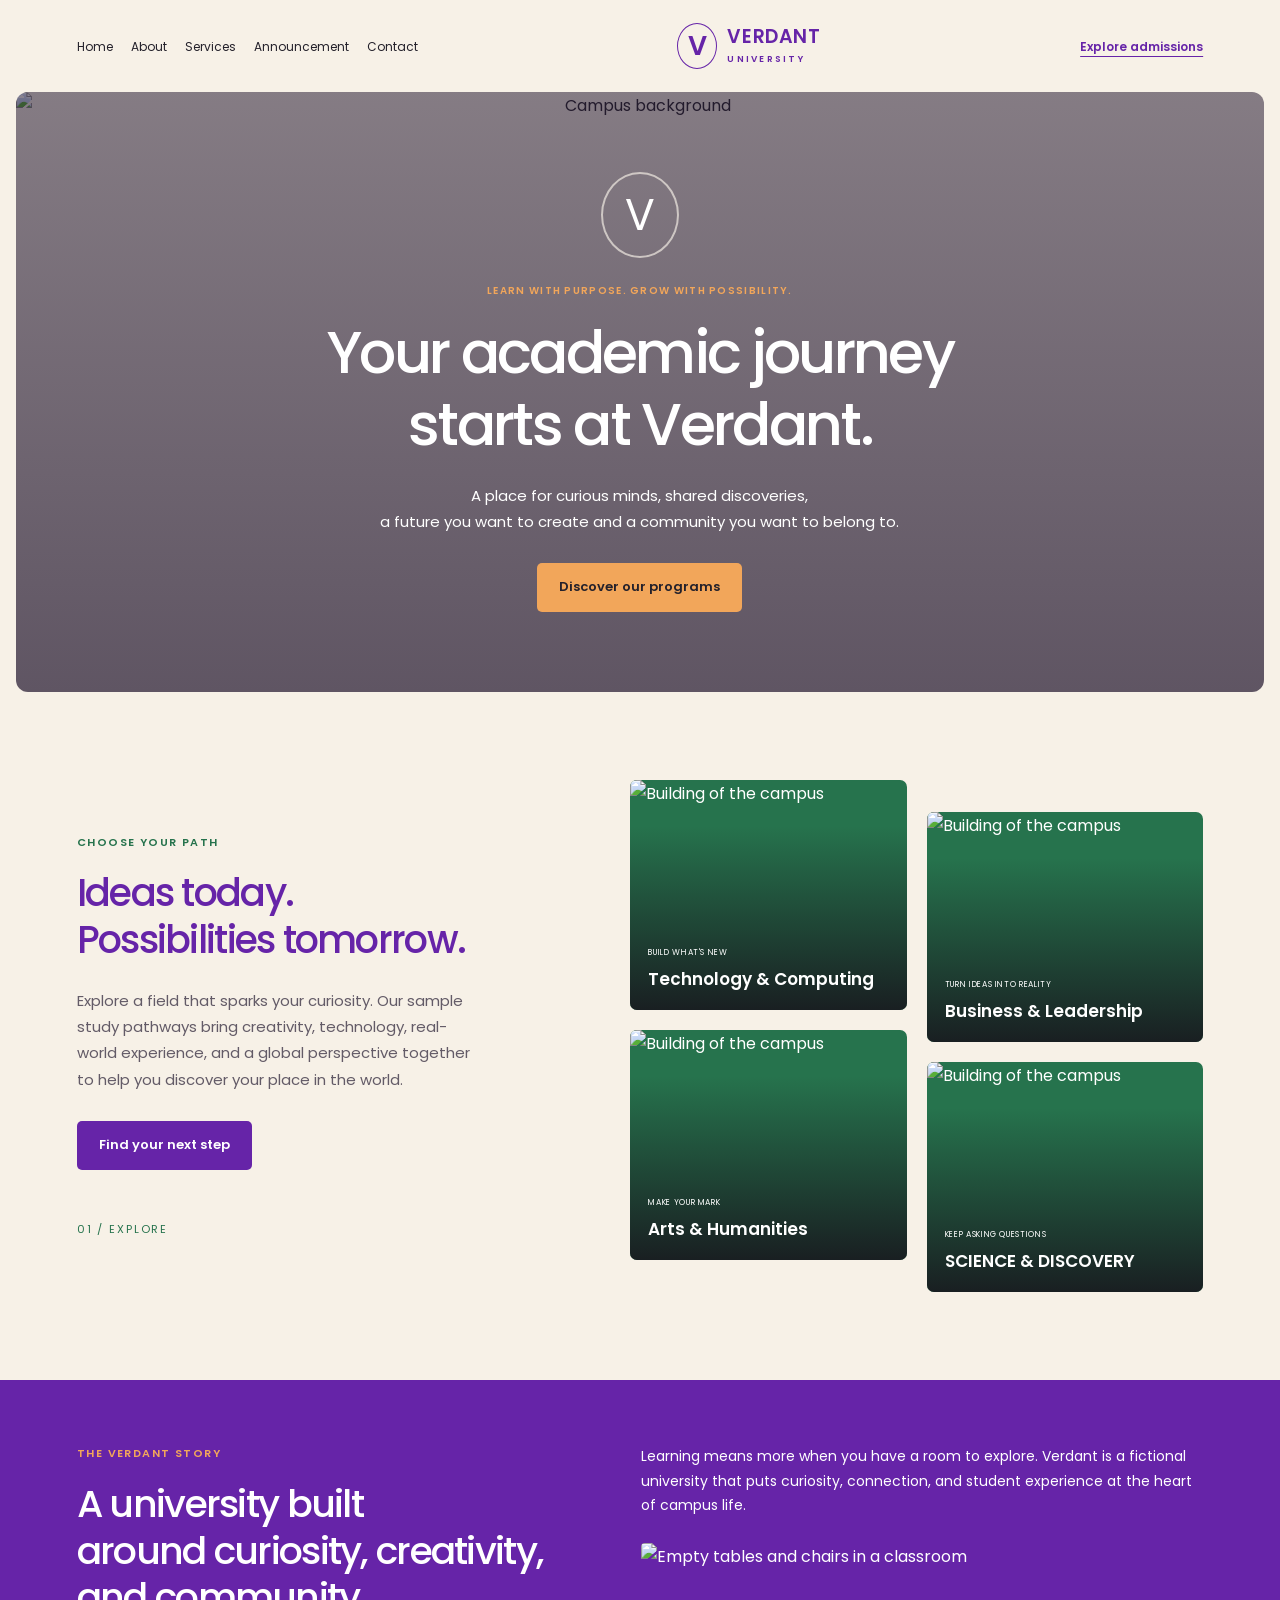
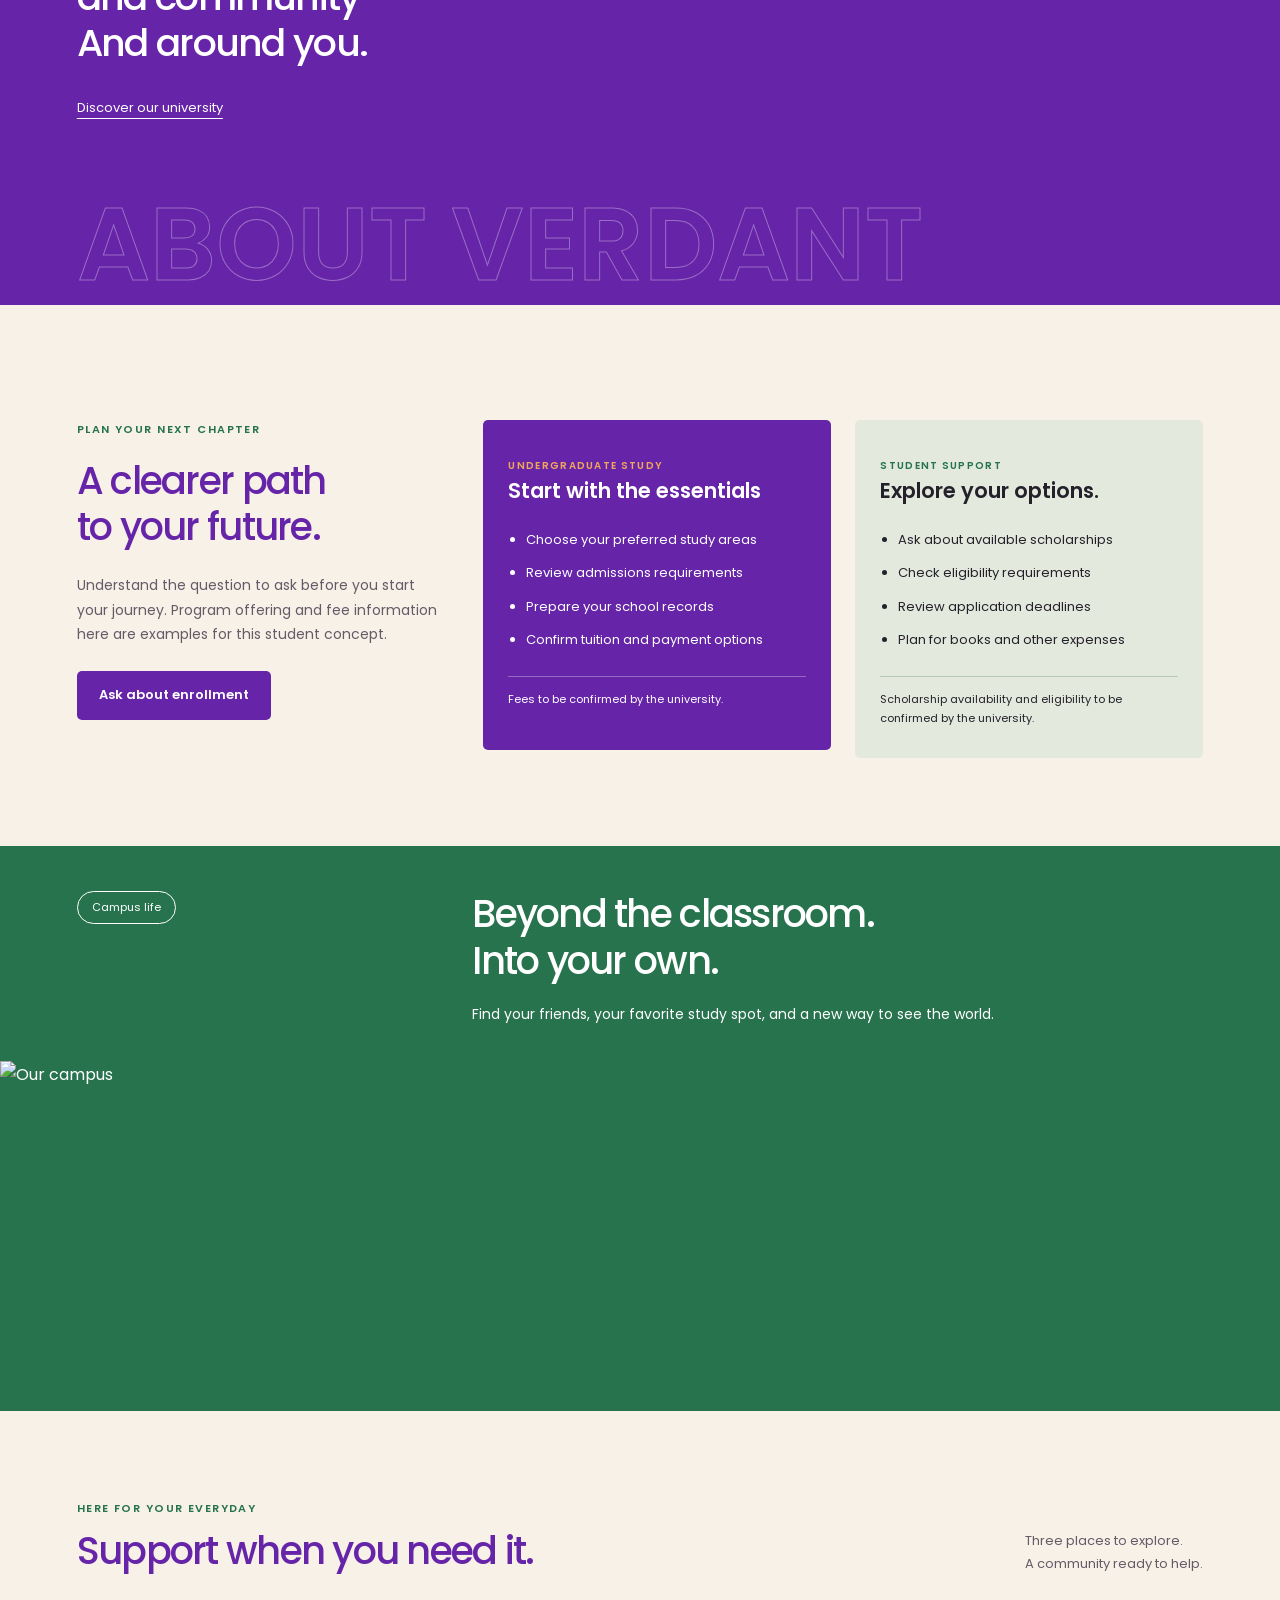
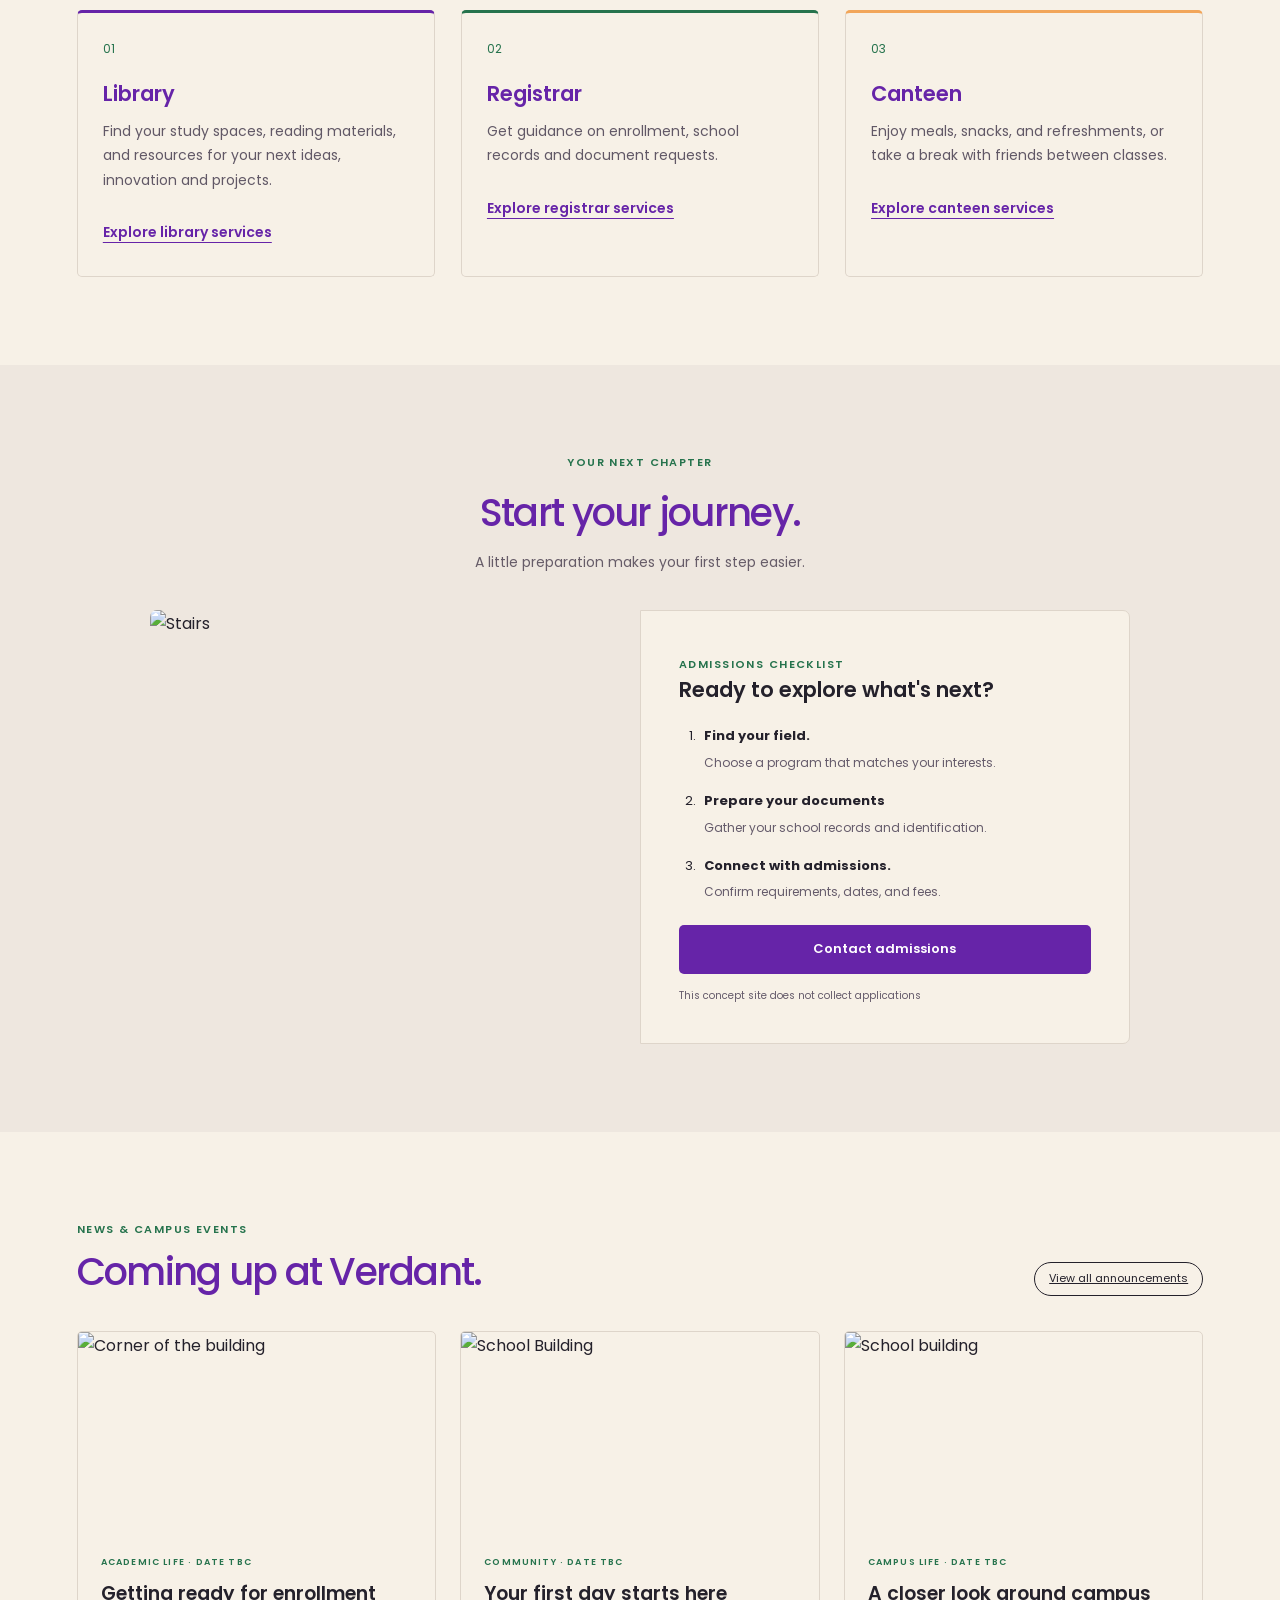
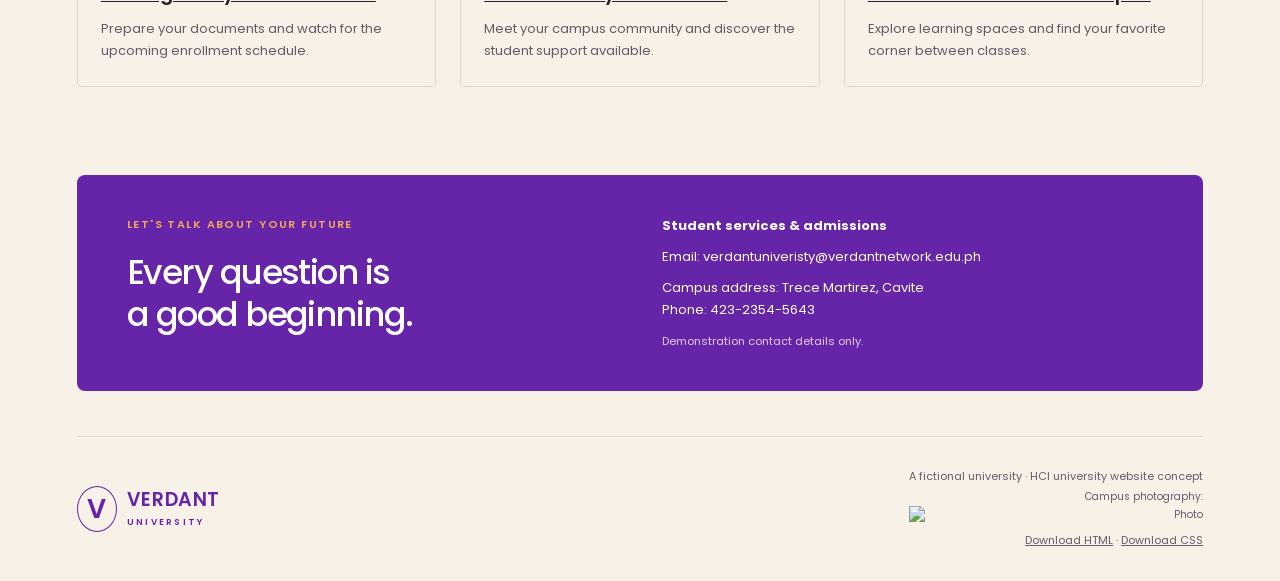
==== index.html @ 418143c9 "Add files via upload" ====
<!DOCTYPE html>
<html lang="en">

<head>
    <meta charset="UTF-8">
    <meta name="viewport" content="width=device-width, initial-scale=1.0">

    <title>Verdant University | Find your place. Grow your future.</title>

    <meta
        name="description"
        content="A fictional university website concept for HCI Activity. Showcasing the use of HTML and CSS to create a visually appealing and user-friendly interface for prospective students."
    >

    <!-- Font-Family to be used: Poppins-->
     <link rel="preconnect" href="https://fonts.googleapis.com">
     <link rel="preconnect" href="https://fonts.gstatic.com" crossorigin>

     <link 
        href="https://fonts.googleapis.com/css2?family=Poppins:ital,wght@0,400;0,500;0,600;0,700;1,400&display=swap"
     rel="stylesheet"
     >

     <!--Connecting this page to the CSS file-->
     <link rel="stylesheet" href="styles.css">

     <!-- Small icon displayed in the browser tab-->
     <link 
        rel="icon"
        href="data:image/svg+xml,%3Csvg xmlns='http://www.w3.org/2000/svg' viewBox='0 0 40 40'%3E%3Crect width='40' height='40' rx='9' fill='%236624A8'/%3E%3Ctext x='9' y='29' fill='%23F7F1E7' font-size='29' font-family='Georgia'%3EV%3C/text%3E%3C/svg%3E"
     >
</head>

<body>
    <!-- Let the users skip to the main content -->
    <a class="skip" href="#main">Skip to main content</a>

    <!-- Header Section -->
     <header>
        <div class="wrap header-inner">

            <nav aria-label="Main navigation">
                <a href="#home">Home</a>
                <a href="#about">About</a>
                <a href="#services">Services</a>
                <a href="#announcements">Announcement</a>
                <a href="#contact">Contact</a>
            </nav>
                
                <a class="brand" href="#home">
                    <span class="seal">V</span>

                    <span>
                        VERDANT
                        <small>UNIVERSITY</small>
                    </span>
                </a>

                <a class="header-cta" href="#admissions">
                    Explore admissions
                </a>
        </div>
     </header>

     <main id="main">

        <!-- Home banner -->
        <section class="hero" id="home">

            <img
                class="hero-bg"
                src="background.jpg"
                alt="Campus background"
                width="1750"
                height="1000"
            >

            <div class="hero-shade"></div>

            <div class="hero-content">
                
                <div class="hero-seal" aria-hidden="true">V</div>

                <p class="eyebrow">
                    LEARN WITH PURPOSE. GROW WITH POSSIBILITY.
                </p>

                <h1>
                    Your academic journey<br>
                    starts at Verdant.
                </h1>

                <p>
                    A place for curious minds, shared discoveries,<br>
                    a future you want to create and a community you want to belong to.
                </p>

                <a class="button orange" href="#programs">
                    Discover our programs
                </a>
            </div>
         </section>

         <!-- Programs Section -->
         <section class="section wrap programs" id="programs">

            <div class="program-intro">

                <p class="eyebrow">CHOOSE YOUR PATH</p>

                <h2>
                    Ideas today.<br>
                    Possibilities tomorrow.
                </h2>

                <p>
                    Explore a field that sparks your curiosity. Our sample study pathways bring creativity, technology, real-world experience, and a global perspective together to help you discover your place in the world.
                </p>

                <a class="button purple" href="#admissions">
                    Find your next step
                </a>

                <span class="section-number" aria-hidden="true">
                    01 / EXPLORE
                </span>
            </div>

            <div class="program-grid">
                
                <!-- Program 1 -->
                <a class="program-card" href="#admissions">
                    
                    <img
                        src="background2.jpg"
                        alt="Building of the campus"
                        loading="lazy"
                    >

                    <div>
                        <small>BUILD WHAT'S NEW</small>
                        <h3>Technology &amp; Computing</h3>
                    </div>

                </a>
                
                <!-- Program 2 -->
                <a class="program-card" href="#admissions">
                    
                    <img
                        src="background3.jpg"
                        alt="Building of the campus"
                        loading="lazy"
                    >

                    <div>
                        <small>TURN IDEAS INTO REALITY</small>
                        <h3>Business &amp; Leadership</h3>
                    </div>
                </a>

                <!-- Program 3 -->
                <a class="program-card" href="#admissions">
                    
                    <img
                        src="background4.jpg"
                        alt="Building of the campus"
                        loading="lazy"
                    >

                    <div>
                        <small>MAKE YOUR MARK</small>
                        <h3>Arts &amp; Humanities</h3>
                    </div>
                </a>

                <!-- Program 4 -->
                <a class="program-card" href="#admissions">
                    
                    <img
                        src="background5.jpg"
                        alt="Building of the campus"
                        loading="lazy"
                    >

                    <div>
                        <small>KEEP ASKING QUESTIONS</small>
                        <h3>SCIENCE &amp; DISCOVERY</h3>
                    </div>
                </a>

            </div>
         </section>

         <!-- ABOUT PREVIEW -->
         <section class="about-band" id="about">

            <div class="wrap about-grid">
                
                <div>
                    <p class="eyebrow">THE VERDANT STORY</p>

                    <h2>
                        A university built<br>
                        around curiosity, creativity,<br>
                        and community<br>
                        And around you.
                    </h2>

                    <a class="light-link" href="#about">
                        Discover our university
                    </a>
                </div>

                <div>

                    <p>
                        Learning means more when you have a room to explore.
                        Verdant is a fictional university that puts curiosity, connection, and student experience at the heart of campus life.
                    </p>

                    <img
                        src="background6.jpg"
                        alt="Empty tables and chairs in a classroom"
                        loading="lazy"
                    >
                </div>
            </div>

            <div class="outline-word" aria-hidden="true">
                ABOUT VERDANT
            </div>
         </section>

         <section class="section wrap fees" id="fees">
            <div>

                <p class="eyebrow">PLAN YOUR NEXT CHAPTER</p>

                <h2>
                    A clearer path<br>
                    to your future.
                </h2>

                <p>
                    Understand the question to ask before you start your journey.
                    Program offering and fee information here are examples for this student concept.
                </p>

                <a class="button purple" href="#contact">
                    Ask about enrollment
                </a>
            </div>

            <article class="fee-card">
                
                <span class="eyebrow">UNDERGRADUATE STUDY</span>

                <h3>Start with the essentials</h3>

                <ul>
                    <li>Choose your preferred study areas</li>
                    <li>Review admissions requirements</li>
                    <li>Prepare your school records</li>
                    <li>Confirm tuition and payment options</li>
                </ul>

                <p class="note">
                    Fees to be confirmed by the university.
                </p>
            </article>

            <article class="fee-card light">

                <span class="eyebrow">STUDENT SUPPORT</span>

                <h3>Explore your options.</h3>

                <ul>
                    <li>Ask about available scholarships</li>
                    <li>Check eligibility requirements</li>
                    <li>Review application deadlines</li>
                    <li>Plan for books and other expenses</li>
                </ul>

                <p class="note">
                    Scholarship availability and eligibility to be confirmed by the university.
                </p>   
            </article>
         </section>

         <!-- CAMPUS LIFE -->
         <section class="campus-band" id="campus">

            <div class="wrap campus-heading">

                <span class="pill">Campus life</span>

                <div>

                    <h2>
                        Beyond the classroom.<br>
                        Into your own.
                    </h2>

                    <p>
                        Find your friends, your favorite study spot, and a new way to see the world.
                    </p>
                </div>
            </div>

            <img src="images/campus.jpg" alt="Our campus">
         </section>

         <!-- THREE STUDENT SERVICES -->
         <section class="section wrap" id="services">

            <div class="section-head">

                <div>
                    <p class="eyebrow">HERE FOR YOUR EVERYDAY</p>
                    <h2>Support when you need it.</h2>
                </div>

                <p>
                    Three places to explore.<br>
                    A community ready to help.
                </p>
            </div>

            <div class="services-grid">

                <!-- Library card -->
                 <article>
                    
                    <span class="service-num">01</span>

                    <h3>Library</h3>

                    <p>
                        Find your study spaces, reading materials, and resources for your next ideas, innovation and projects.
                    </p>

                    <a class="service-link" href="#contact">
                        Explore library services
                    </a>
                 </article>

                 <!-- Registrar card -->
                  <article>

                    <span class="service-num">02</span>

                    <h3>Registrar</h3>

                    <p>
                        Get guidance on enrollment, school records and document requests.
                    </p>

                    <a class="service-link" href="#contact">
                        Explore registrar services
                    </a>
                  </article>

                  <!-- Canteen card -->
                   <article>
                    
                    <span class="service-num">03</span>

                    <h3>Canteen</h3>

                    <p>
                        Enjoy meals, snacks, and refreshments, or take a break with friends between classes.
                    </p>

                    <a class="service-link" href="#contact">
                        Explore canteen services
                    </a>
                   </article>       
            </div>
          </section>

         <!-- ADMISSIONS -->
         <section class="admissions section" id="admissions">
                
                <div class="wrap">
                    
                    <div class="center-heading">

                        <p class="eyebrow">YOUR NEXT CHAPTER</p>

                        <h2>Start your journey.</h2>

                        <p>
                            A little preparation makes your first step easier.
                        </p>
                    </div>

                    <div class="admission-grid">

                        <img
                            src="background8.jpg"
                            alt="Stairs"
                            loading="lazy"
                        >

                        <div class="admission-panel">
                            
                            <span class="eyebrow">ADMISSIONS CHECKLIST</span>

                            <h3>Ready to explore what's next?</h3>

                            <ol>

                                <li>
                                    <b>Find your field.</b>
                                    <span>
                                        Choose a program that matches your interests.
                                    </span>
                                </li>

                                <li>
                                    <b>Prepare your documents</b>
                                    <span>
                                        Gather your school records and identification.
                                    </span>
                                </li>

                                <li>
                                    <b>Connect with admissions.</b>
                                    <span>
                                        Confirm requirements, dates, and fees.
                                    </span>
                                </li>
                            </ol>

                            <a class="button purple" href="#contact">
                                Contact admissions
                            </a>

                            <small>
                                This concept site does not collect applications
                            </small>
                        </div>
                    </div>
                </div>
         </section>

         <!-- ANNOUNCEMENT PREVIEWS -->
         <section class="section wrap" id="announcements">
            
            <div class="section-head">

                <div>
                    <p class="eyebrow">NEWS &amp; CAMPUS EVENTS</p>
                    <h2>Coming up at Verdant.</h2>
                </div>

                <a class="pill" href="#announcements">
                    View all announcements
                </a>
            </div>

            <div class="events">

                <!-- Announcment 1 -->
                 <article id="enrollment">
                    
                    <img
                        src="background9.jpg"
                        alt="Corner of the building"
                        loading="lazy"
                    >

                    <div>

                        <span class="eyebrow">
                            ACADEMIC LIFE · DATE TBC
                        </span>

                        <h3>
                            <a href="#enrollment">
                                Getting ready for enrollment
                            </a>
                        </h3>

                        <p>
                            Prepare your documents and watch for the upcoming enrollment schedule.
                        </p>
                    </div>
                 </article>

                 <!-- Announcement 2 -->
                 <article id="orientation">

                    <img
                        src="background10.jpg"
                        alt="School Building"
                        loading="lazy"
                    >

                    <div>

                        <span class="eyebrow">
                            COMMUNITY · DATE TBC
                        </span>

                        <h3>
                            <a href="#orientation">
                                Your first day starts here
                            </a>
                        </h3>

                        <p>Meet your campus community and discover the student support available.</p>
                    </div>
                 </article>

                 <!-- Announcement 3 -->
                 <article id="campus-tour">

                    <img
                        src="background11.jpg"
                        alt="School building"
                        loading="lazy"
                    >

                    <div>

                        <span class="eyebrow">
                            CAMPUS LIFE · DATE TBC
                        </span>

                        <h3>
                            <a href="#campus-tour">
                                A closer look around campus
                            </a>
                        </h3>

                        <p>
                            Explore learning spaces and find your favorite corner between classes.
                        </p>
                    </div>
                 </article>
            </div>
         </section>

         <!-- CONTACT -->
         <section class ="wrap contact-banner" id="contact">
            <div>

                <p class="eyebrow">
                    LET'S TALK ABOUT YOUR FUTURE
                </p>

                <h2>
                    Every question is<br>
                    a good beginning.
                </h2>
            </div>

            <address>
                
                <p>
                    <b>Student services &amp; admissions</b>
                </p>

                <p>Email: verdantuniveristy@verdantnetwork.edu.ph</p>

                <p>
                    Campus address: Trece Martirez, Cavite<br>
                    Phone: 423-2354-5643
                </p>

                <small>
                    Demonstration contact details only.
                </small>
            </address>
        </section>
     </main>

     <!-- FOOTER -->
      <footer class="wrap">

        <a class="brand" href="#home">

            <span class="seal">V</span>

            <span>
                VERDANT
                <small>UNIVERSITY</small>
            </span>
        </a>

        <div>

            <p>
                A fictional university · HCI university website concept
            </p>

            <small>
                Campus photography:

                <img
                    src="background3.jpg"
                    alt="Photo"
                    loading="lazy"
                >
            </small>

            <p class="source-links">
                <a href="index.html" download>Download HTML</a>
                ·
                <a href="styles.css" download>Download CSS</a>
            </p>
        </div>
      </footer>
    
</body>
</html>
---- styles.css ----
/* =========================================
   COLORS AND GENERAL STYLES
   ========================================= */

:root {
  --purple: #6624a8;
  --green: #26734d;
  --orange: #f2a65a;
  --cream: #f7f1e7;
  --text: #24212b;
  --line: #ded5ca;
}

* {
  box-sizing: border-box;
}

html {
  scroll-behavior: smooth;
  scroll-padding-top: 22px;
}

body {
  margin: 0;
  background: var(--cream);
  color: var(--text);
  font: 16px / 1.75 "Poppins", sans-serif;
}

button,
input,
select,
textarea {
  font: inherit;
}

h1,
h2,
h3,
p,
figure {
  margin: 0;
}

h1,
h2,
h3 {
  line-height: 1.22;
}

h1,
h2 {
  font-weight: 500;
  letter-spacing: -0.045em;
}

h1 {
  font-size: clamp(38px, 4.6vw, 66px);
}

h2 {
  font-size: clamp(30px, 3vw, 43px);
}

h3 {
  font-size: 21px;
  font-weight: 600;
}

p + p {
  margin-top: 14px;
}

a {
  color: inherit;
}

img {
  display: block;
  width: 100%;
  object-fit: cover;
}

.wrap {
  width: min(1150px, 88%);
  margin: auto;
}

.section {
  padding: 88px 0;
}

.eyebrow {
  font-size: 11px;
  font-weight: 600;
  letter-spacing: 0.13em;
  color: var(--green);
  margin-bottom: 18px;
}


/* =========================================
   HEADER AND NAVIGATION
   ========================================= */

.header-inner {
  display: flex;
  align-items: center;
  justify-content: space-between;
  gap: 25px;
  padding: 23px 0;
}

.brand {
  display: flex;
  align-items: center;
  gap: 10px;
  color: var(--purple);
  text-decoration: none;
  font-size: 19px;
  font-weight: 600;
  letter-spacing: 0.03em;
  line-height: 1.1;
}

.brand small {
  display: block;
  font-size: 9px;
  letter-spacing: 0.25em;
  margin-top: 7px;
}

.seal {
  width: 40px;
  height: 46px;
  border: 1px solid var(--purple);
  border-radius: 50%;
  display: grid;
  place-items: center;
  font-size: 27px;
}

nav {
  display: flex;
  flex-wrap: wrap;
  gap: 18px;
}

nav a {
  font-size: 12px;
  text-decoration: none;
  padding: 10px 0;
}

nav a:hover {
  text-decoration: underline;
  text-underline-offset: 6px;
}

.header-cta {
  font-size: 12px;
  font-weight: 600;
  color: var(--purple);
  text-underline-offset: 5px;
}


/* =========================================
   HOME BANNER
   ========================================= */

.hero {
  width: calc(100% - 32px);
  max-width: 1600px;
  margin: auto;
  min-height: 600px;
  border-radius: 12px;
  position: relative;
  overflow: hidden;
  display: grid;
  place-items: center;
  text-align: center;
  padding: 65px 20px;
}

.hero-bg,
.hero-shade {
  position: absolute;
  inset: 0;
  height: 100%;
}

.hero-shade {
  background: linear-gradient(
    180deg,
    #21152d88,
    #21152db5
  );
}

.hero-content {
  position: relative;
  color: white;
  max-width: 950px;
}

.hero-seal {
  font-size: 44px;
  border: 2px solid #f7f1e7aa;
  border-radius: 50%;
  width: 78px;
  height: 86px;
  margin: 0 auto 24px;
  display: grid;
  place-items: center;
}

.hero .eyebrow {
  color: var(--orange);
  font-size: 10px;
}

.hero-content > p:not(.eyebrow) {
  margin: 22px 0 28px;
  font-size: 15px;
}


/* =========================================
   BUTTONS
   ========================================= */

.button {
  display: inline-block;
  padding: 13px 22px;
  border-radius: 5px;
  font-size: 13px;
  font-weight: 600;
  text-decoration: none;
  transition:
    transform 0.2s,
    background 0.2s;
}

.button:hover {
  transform: translateY(-3px);
}

.purple {
  background: var(--purple);
  color: white;
}

.purple:hover {
  background: #4f1788;
}

.orange {
  background: var(--orange);
  color: var(--text);
}

.orange:hover {
  background: #ffc17d;
}


/* =========================================
   PROGRAMS
   ========================================= */

.programs {
  display: grid;
  grid-template-columns: 0.9fr 1.1fr;
  gap: 85px;
  align-items: center;
}

.program-intro h2 {
  color: var(--purple);
  margin-bottom: 24px;
}

.program-intro > p:not(.eyebrow) {
  font-size: 15px;
  color: #635b67;
  margin-bottom: 28px;
  max-width: 400px;
}

.section-number {
  display: block;
  margin-top: 50px;
  font-size: 11px;
  color: var(--green);
  letter-spacing: 0.17em;
}

.program-grid {
  display: grid;
  grid-template-columns: 1fr 1fr;
  gap: 20px;
  padding-bottom: 32px;
}

.program-card {
  position: relative;
  height: 230px;
  overflow: hidden;
  border-radius: 7px;
  background: var(--green);
  color: white;
  text-decoration: none;
}

.program-card:nth-child(even) {
  transform: translateY(32px);
}

.program-card::after {
  content: "";
  position: absolute;
  inset: 0;
  background: linear-gradient(
    transparent 20%,
    #17121bdd
  );
}

.program-card img {
  height: 100%;
  transition: transform 0.3s;
}

.program-card:hover img {
  transform: scale(1.06);
}

.program-card > div {
  position: absolute;
  bottom: 20px;
  left: 18px;
  right: 18px;
  z-index: 1;
}

.program-card small {
  font-size: 8px;
  letter-spacing: 0.08em;
}

.program-card h3 {
  font-size: 17px;
  margin-top: 5px;
}


/* =========================================
   ABOUT SECTION ON THE HOMEPAGE
   ========================================= */

.about-band {
  background: var(--purple);
  color: white;
  padding-top: 64px;
  position: relative;
  margin-bottom: 90px;
}

.about-grid {
  display: grid;
  grid-template-columns: 1fr 1.15fr;
  gap: 75px;
  position: relative;
  z-index: 1;
}

.about-band .eyebrow {
  color: var(--orange);
}

.about-band h2 {
  font-size: 38px;
  margin-bottom: 26px;
}

.light-link {
  font-size: 13px;
  text-underline-offset: 6px;
}

.about-grid > div > p:not(.eyebrow) {
  font-size: 14px;
  margin-bottom: 25px;
}

.about-grid img {
  height: 285px;
  position: relative;
  margin-bottom: -65px;
  border-radius: 4px;
}

.outline-word {
  font-size: clamp(55px, 8vw, 110px);
  font-weight: 600;
  line-height: 1.2;
  color: transparent;
  -webkit-text-stroke: 1px #ffffff55;
  padding: 20px 6% 0;
  white-space: nowrap;
  overflow: hidden;
}


/* =========================================
   ENROLLMENT AND FEE CARDS
   ========================================= */

.fees {
  display: grid;
  grid-template-columns: 1.1fr 1fr 1fr;
  gap: 24px;
  padding-top: 25px;
  align-items: start;
}

.fees > div {
  padding-right: 20px;
}

.fees h2 {
  color: var(--purple);
  margin-bottom: 22px;
}

.fees > div > p:not(.eyebrow) {
  font-size: 14px;
  color: #635b67;
  margin-bottom: 24px;
}

.fee-card {
  background: var(--purple);
  color: white;
  padding: 30px 25px;
  border-radius: 5px;
  min-height: 330px;
}

.fee-card .eyebrow {
  color: var(--orange);
  font-size: 10px;
}

.fee-card h3 {
  font-size: 21px;
}

.fee-card ul {
  padding-left: 18px;
  font-size: 13px;
  line-height: 1.8;
  margin: 24px 0;
}

.fee-card li {
  margin-bottom: 10px;
}

.fee-card.light {
  background: #e4e9de;
  color: var(--text);
}

.fee-card.light .eyebrow {
  color: var(--green);
}

.note {
  font-size: 11px;
  border-top: 1px solid #ffffff50;
  padding-top: 13px;
}

.light .note {
  border-color: #b9c8b4;
}


/* =========================================
   CAMPUS LIFE
   ========================================= */

.campus-band {
  background: var(--green);
  color: white;
  padding-top: 45px;
}

.campus-heading {
  display: grid;
  grid-template-columns: 1fr 2fr;
  gap: 30px;
  padding-bottom: 35px;
  align-items: start;
}

.pill {
  border: 1px solid currentColor;
  border-radius: 30px;
  font-size: 11px;
  padding: 6px 14px;
  width: fit-content;
}

.campus-heading p {
  font-size: 14px;
  margin-top: 17px;
  max-width: 590px;
}

.campus-band > img {
  height: 350px;
  object-position: center 57%;
}


/* =========================================
   SECTION HEADINGS AND SERVICE CARDS
   ========================================= */

.section-head {
  display: flex;
  align-items: end;
  justify-content: space-between;
  gap: 25px;
  margin-bottom: 35px;
}

.section-head h2 {
  color: var(--purple);
}

.section-head > p {
  font-size: 13px;
  color: #655a68;
}

.section-head .eyebrow {
  margin-bottom: 10px;
}

.services-grid {
  display: grid;
  grid-template-columns: repeat(3, 1fr);
  gap: 26px;
}

.services-grid article {
  padding: 25px;
  border: 1px solid var(--line);
  border-top: 3px solid var(--purple);
  border-radius: 5px;
}

.services-grid article:nth-child(2) {
  border-top-color: var(--green);
}

.services-grid article:nth-child(3) {
  border-top-color: var(--orange);
}

.service-num {
  display: block;
  font-size: 12px;
  color: var(--green);
  margin-bottom: 22px;
}

.services-grid h3 {
  color: var(--purple);
  margin-bottom: 12px;
}

.services-grid p {
  font-size: 14px;
  color: #615866;
}

.services-grid details {
  margin-top: 22px;
  font-size: 12px;
}

.services-grid summary {
  cursor: pointer;
  color: var(--purple);
  font-weight: 600;
  padding: 8px 0;
}

.services-grid details p {
  margin-top: 12px;
  font-size: 13px;
}


/* =========================================
   ADMISSIONS
   ========================================= */

.admissions {
  background: #eee7df;
}

.center-heading {
  text-align: center;
  margin-bottom: 35px;
}

.center-heading h2 {
  color: var(--purple);
  margin-bottom: 13px;
}

.center-heading > p:last-child {
  font-size: 14px;
  color: #665c68;
}

.admission-grid {
  display: grid;
  grid-template-columns: 1fr 1fr;
  max-width: 980px;
  margin: auto;
  align-items: stretch;
}

.admission-grid > img {
  height: 100%;
  min-height: 430px;
  border-radius: 7px 0 0 7px;
}

.admission-panel {
  background: var(--cream);
  padding: 38px;
  border: 1px solid var(--line);
  border-radius: 0 7px 7px 0;
}

.admission-panel ol {
  padding-left: 20px;
  margin: 23px 0;
}

.admission-panel li {
  margin-bottom: 17px;
  font-size: 13px;
  padding-left: 5px;
}

.admission-panel li span {
  display: block;
  color: #655b6b;
  font-size: 12px;
  margin-top: 4px;
}

.admission-panel .button {
  display: block;
  text-align: center;
}

.admission-panel > small {
  display: block;
  font-size: 10px;
  margin-top: 13px;
  color: #655b6b;
}


/* =========================================
   HOMEPAGE ANNOUNCEMENT CARDS
   ========================================= */

.events {
  display: grid;
  grid-template-columns: repeat(3, 1fr);
  gap: 24px;
}

.events article {
  border: 1px solid var(--line);
  border-radius: 5px;
  overflow: hidden;
}

.events img {
  height: 200px;
}

.events article > div {
  padding: 23px;
}

.events .eyebrow {
  font-size: 9px;
  margin-bottom: 12px;
  display: block;
}

.events h3 {
  font-size: 19px;
  margin-bottom: 12px;
}

.events p {
  font-size: 13px;
  color: #635967;
}


/* =========================================
   CONTACT AND FOOTER
   ========================================= */

.contact-banner {
  background: var(--purple);
  color: white;
  padding: 40px 50px;
  border-radius: 8px;
  display: grid;
  grid-template-columns: 1fr 1fr;
  gap: 45px;
  margin-bottom: 45px;
}

.contact-banner .eyebrow {
  color: var(--orange);
}

.contact-banner h2 {
  font-size: 34px;
}

address {
  font-style: normal;
  align-self: center;
  font-size: 13px;
}

address p + p {
  margin-top: 8px;
}

address small {
  display: block;
  font-size: 11px;
  margin-top: 10px;
  color: #e5cdef;
}

footer {
  border-top: 1px solid var(--line);
  padding: 30px 0;
  display: flex;
  justify-content: space-between;
  gap: 30px;
  align-items: center;
}

footer > div {
  font-size: 11px;
  text-align: right;
  color: #665b6c;
}

footer small {
  font-size: 10px;
}

.source-links {
  margin-top: 8px;
}


/* =========================================
   KEYBOARD ACCESSIBILITY
   ========================================= */

.skip {
  position: absolute;
  top: -100px;
  left: 12px;
  background: var(--purple);
  color: white;
  padding: 10px;
  z-index: 10;
}

.skip:focus {
  top: 10px;
}

a:focus-visible,
summary:focus-visible {
  outline: 3px solid var(--orange);
  outline-offset: 5px;
}

.services-grid summary:focus-visible,
header a:focus-visible {
  outline-color: var(--green);
}


/* =========================================
   DESKTOP HEADER POSITION
   ========================================= */

@media (min-width: 1000px) {
  .header-inner {
    display: grid;
    grid-template-columns: auto auto auto;
  }
}


/* =========================================
   TABLET LAYOUT
   ========================================= */

@media (max-width: 1000px) {
  .header-inner {
    flex-wrap: wrap;
  }

  .brand {
    order: -1;
  }

  .header-cta {
    display: none;
  }

  .programs {
    gap: 40px;
  }

  .about-grid {
    gap: 40px;
  }

  .fees {
    grid-template-columns: 1fr 1fr;
  }

  .fees > div {
    grid-column: 1 / -1;
  }

  .services-grid {
    gap: 14px;
  }

  .contact-banner {
    padding: 35px;
  }
}


/* =========================================
   PHONE LAYOUT
   ========================================= */

@media (max-width: 700px) {
  .wrap {
    width: 88%;
  }

  .section {
    padding: 55px 0;
  }

  .header-inner {
    gap: 17px;
  }

  nav {
    gap: 14px;
  }

  nav a {
    font-size: 11px;
  }

  .hero {
    min-height: 520px;
    width: calc(100% - 20px);
    padding: 45px 20px;
  }

  h1 {
    font-size: 37px;
  }

  .hero-content > p:not(.eyebrow) {
    font-size: 13px;
  }

  .hero-content br {
    display: none;
  }

  .hero .eyebrow {
    font-size: 8px;
  }

  .programs,
  .about-grid,
  .fees,
  .admission-grid,
  .contact-banner {
    grid-template-columns: 1fr;
  }

  .programs {
    gap: 30px;
  }

  .section-number {
    margin-top: 25px;
  }

  .program-grid {
    gap: 12px;
  }

  .program-card {
    height: 210px;
  }

  .program-card h3 {
    font-size: 14px;
  }

  .program-card small {
    font-size: 7px;
  }

  .program-card > div {
    left: 13px;
    right: 13px;
  }

  .about-band {
    padding-top: 45px;
    margin-bottom: 45px;
  }

  .about-grid {
    gap: 28px;
  }

  .about-band h2 {
    font-size: 32px;
  }

  .about-grid img {
    margin-bottom: 0;
    height: 250px;
  }

  .outline-word {
    padding-top: 20px;
    padding-bottom: 10px;
    font-size: 49px;
  }

  .fees > div {
    grid-column: auto;
  }

  .fee-card {
    min-height: 0;
  }

  .campus-heading {
    grid-template-columns: 1fr;
    gap: 20px;
  }

  .campus-band > img {
    height: 260px;
  }

  .section-head {
    flex-direction: column;
    align-items: start;
  }

  .services-grid,
  .events {
    grid-template-columns: 1fr;
  }

  .admission-grid > img {
    height: 270px;
    min-height: 0;
    border-radius: 7px 7px 0 0;
  }

  .admission-panel {
    padding: 25px;
    border-radius: 0 0 7px 7px;
  }

  .events img {
    height: 240px;
  }

  .contact-banner {
    gap: 28px;
    padding: 30px;
  }

  .contact-banner h2 {
    font-size: 30px;
  }

  footer {
    flex-direction: column;
    align-items: start;
  }

  footer > div {
    text-align: left;
  }
}


/* Respect visitors who prefer less animation */

@media (prefers-reduced-motion: reduce) {
  html {
    scroll-behavior: auto;
  }

  * {
    transition: none !important;
  }
}


/* =========================================
   SHARED STYLES FOR ADDITIONAL PAGES
   Library, Registrar, Canteen,
   About, and Announcements
   ========================================= */

.service-link {
  display: block;
  width: fit-content;
  margin-top: 22px;
  color: var(--purple);
  font-size: 14px;
  font-weight: 600;
  text-underline-offset: 5px;
  padding: 6px 0;
}

.page-intro {
  background: #ece2f4;
  padding: 26px 0 54px;
  border-bottom: 4px solid var(--orange);
}

.page-intro h1 {
  color: var(--purple);
  font-size: clamp(38px, 5vw, 62px);
}

.page-intro .eyebrow {
  margin-top: 28px;
}

.page-lead {
  max-width: 720px;
  margin-top: 20px;
  font-size: 18px;
  color: #53455d;
}


/* Breadcrumb navigation */

.breadcrumbs {
  display: flex;
  gap: 12px;
  font-size: 14px;
  align-items: center;
  flex-wrap: wrap;
}

.breadcrumbs a {
  font-size: 14px;
  text-decoration: underline;
}


/* Links between the three service pages */

.service-tabs {
  display: flex;
  gap: 16px;
  flex-wrap: wrap;
  padding: 25px 0 0;
}

.service-tabs a {
  padding: 9px 20px;
  border: 1px solid var(--purple);
  border-radius: 30px;
  text-decoration: none;
  color: var(--purple);
  font-size: 15px;
}

.service-tabs a[aria-current="page"] {
  background: var(--purple);
  color: white;
}

header a[aria-current] {
  font-weight: 700;
  text-decoration: underline;
  text-underline-offset: 7px;
}


/* Information cards */

.info-grid {
  display: grid;
  grid-template-columns: repeat(3, 1fr);
  gap: 24px;
}

.info-card {
  padding: 30px;
  border: 1px solid var(--line);
  border-top: 3px solid var(--green);
  border-radius: 7px;
  background: var(--cream);
}

.info-card h3 {
  color: var(--purple);
  margin-bottom: 15px;
}

.info-card p {
  font-size: 16px;
  color: #5f5665;
}


/* Main content and visit-information sidebar */

.detail-layout {
  display: grid;
  grid-template-columns: 1.6fr 1fr;
  gap: 60px;
  align-items: start;
  padding-bottom: 60px;
}

.detail-layout h2 {
  color: var(--purple);
}

.steps {
  padding-left: 24px;
  margin: 28px 0;
}

.steps li {
  padding: 0 0 20px 10px;
}

.steps span {
  display: block;
  color: #625968;
  margin-top: 6px;
}

.visit-panel {
  background: #e4e9de;
  padding: 30px;
  border-radius: 8px;
}

.visit-panel h3 {
  color: var(--green);
}

.visit-panel dt {
  font-size: 14px;
  font-weight: 600;
  margin-top: 20px;
}

.visit-panel dd {
  margin: 5px 0 0;
}

.demo-note {
  font-size: 14px;
  color: #5f5665;
  border-top: 1px solid #c9c5bb;
  padding-top: 20px;
  margin-top: 25px;
}


/* Expandable questions and answers */

.faq details {
  padding: 18px 0;
  border-top: 1px solid var(--line);
}

.faq summary {
  cursor: pointer;
  color: var(--purple);
  font-weight: 600;
}

.faq details p {
  padding-top: 15px;
}

.campus-list {
  padding-left: 22px;
}

.campus-list li {
  margin: 18px 0;
}


/* Contact prompt at the bottom of additional pages */

.next-step {
  display: flex;
  align-items: center;
  justify-content: space-between;
  gap: 30px;
  background: #ede3f5;
  border-radius: 10px;
  padding: 35px;
  margin-bottom: 60px;
}

.next-step h2 {
  color: var(--purple);
  font-size: 30px;
  margin-bottom: 12px;
}

.next-step .button {
  flex-shrink: 0;
}


/* =========================================
   ABOUT PAGE
   ========================================= */

.about-page {
  display: grid;
  grid-template-columns: 1fr 1fr;
  gap: 60px;
  align-items: center;
}

.about-page h2 {
  color: var(--purple);
  margin-bottom: 25px;
}

.about-page img {
  height: 440px;
  border-radius: 8px 70px 8px 8px;
}

.values-section {
  background: var(--green);
  padding: 50px 0;
}


/* =========================================
   ANNOUNCEMENTS PAGE
   ========================================= */

.announcement-layout {
  display: grid;
  grid-template-columns: 280px 1fr;
  gap: 50px;
  align-items: start;
}

.notice-index {
  background: #e4e9de;
  padding: 25px;
  border-radius: 8px;
}

.notice-index h2 {
  font-size: 22px;
  color: var(--green);
  margin-bottom: 20px;
}

.notice-index a {
  display: block;
  font-size: 15px;
  margin-top: 15px;
  text-underline-offset: 4px;
}

.notice {
  padding: 32px;
  border: 1px solid var(--line);
  border-top: 4px solid var(--purple);
  border-radius: 7px;
  margin-bottom: 26px;
  scroll-margin-top: 25px;
}

.notice h2 {
  font-size: 29px;
  color: var(--purple);
  margin-bottom: 18px;
}

.notice-status {
  display: inline-block;
  background: #f7dfc3;
  color: #58380f;
  padding: 7px 12px;
  border-radius: 6px;
  font-size: 14px;
  margin-bottom: 22px;
}

.notice p {
  font-size: 16px;
}

.notice:target {
  outline: 2px solid var(--purple);
  outline-offset: 5px;
}


/* =========================================
   RESPONSIVE ADDITIONAL PAGES
   ========================================= */

@media (max-width: 760px) {
  .info-grid,
  .detail-layout,
  .about-page,
  .announcement-layout {
    grid-template-columns: 1fr;
  }

  .detail-layout,
  .about-page,
  .announcement-layout {
    gap: 30px;
  }

  .next-step {
    flex-direction: column;
    align-items: start;
    padding: 25px;
  }

  .page-lead {
    font-size: 16px;
  }

  .page-intro {
    padding-bottom: 35px;
  }

  .about-page img {
    height: 280px;
  }

  .info-card,
  .notice {
    padding: 24px;
  }

  .service-tabs {
    gap: 10px;
  }

  .service-tabs a {
    padding: 8px 15px;
  }

  .announcement-layout {
    padding-top: 35px;
  }
}
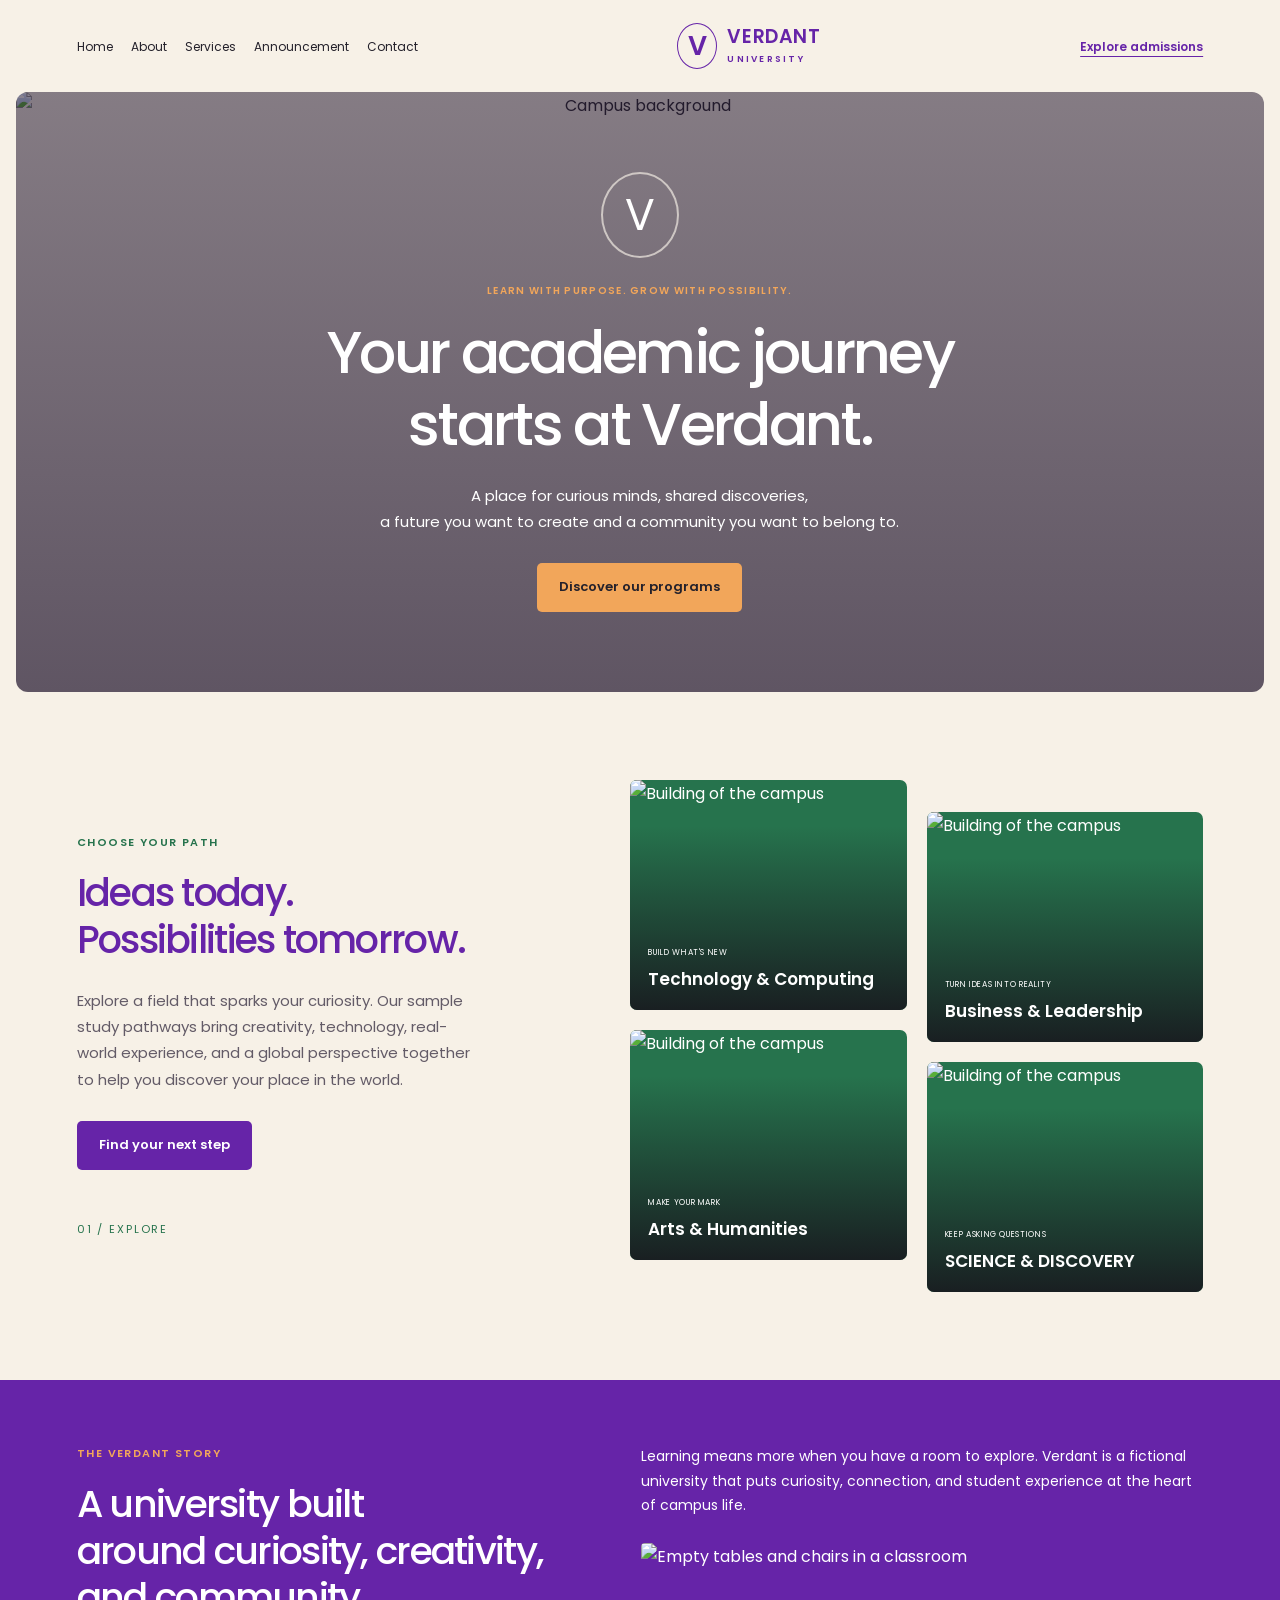
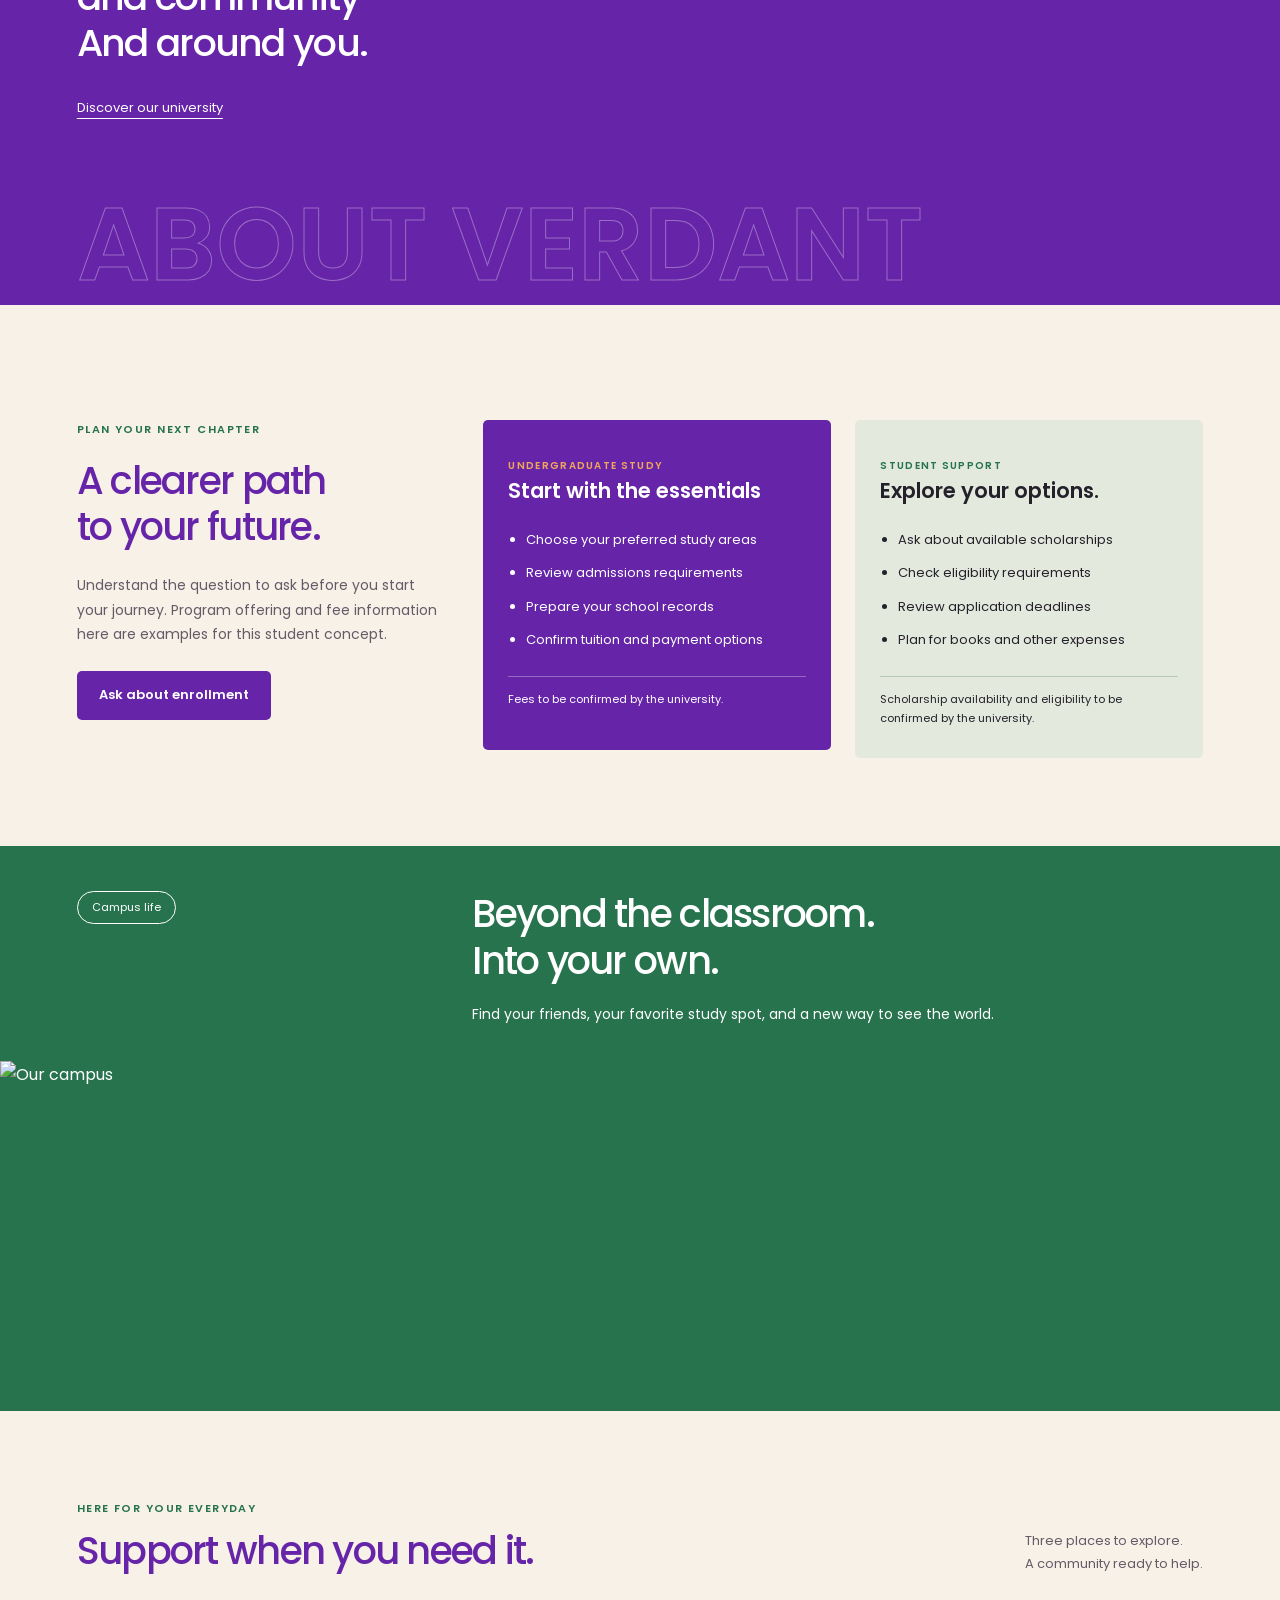
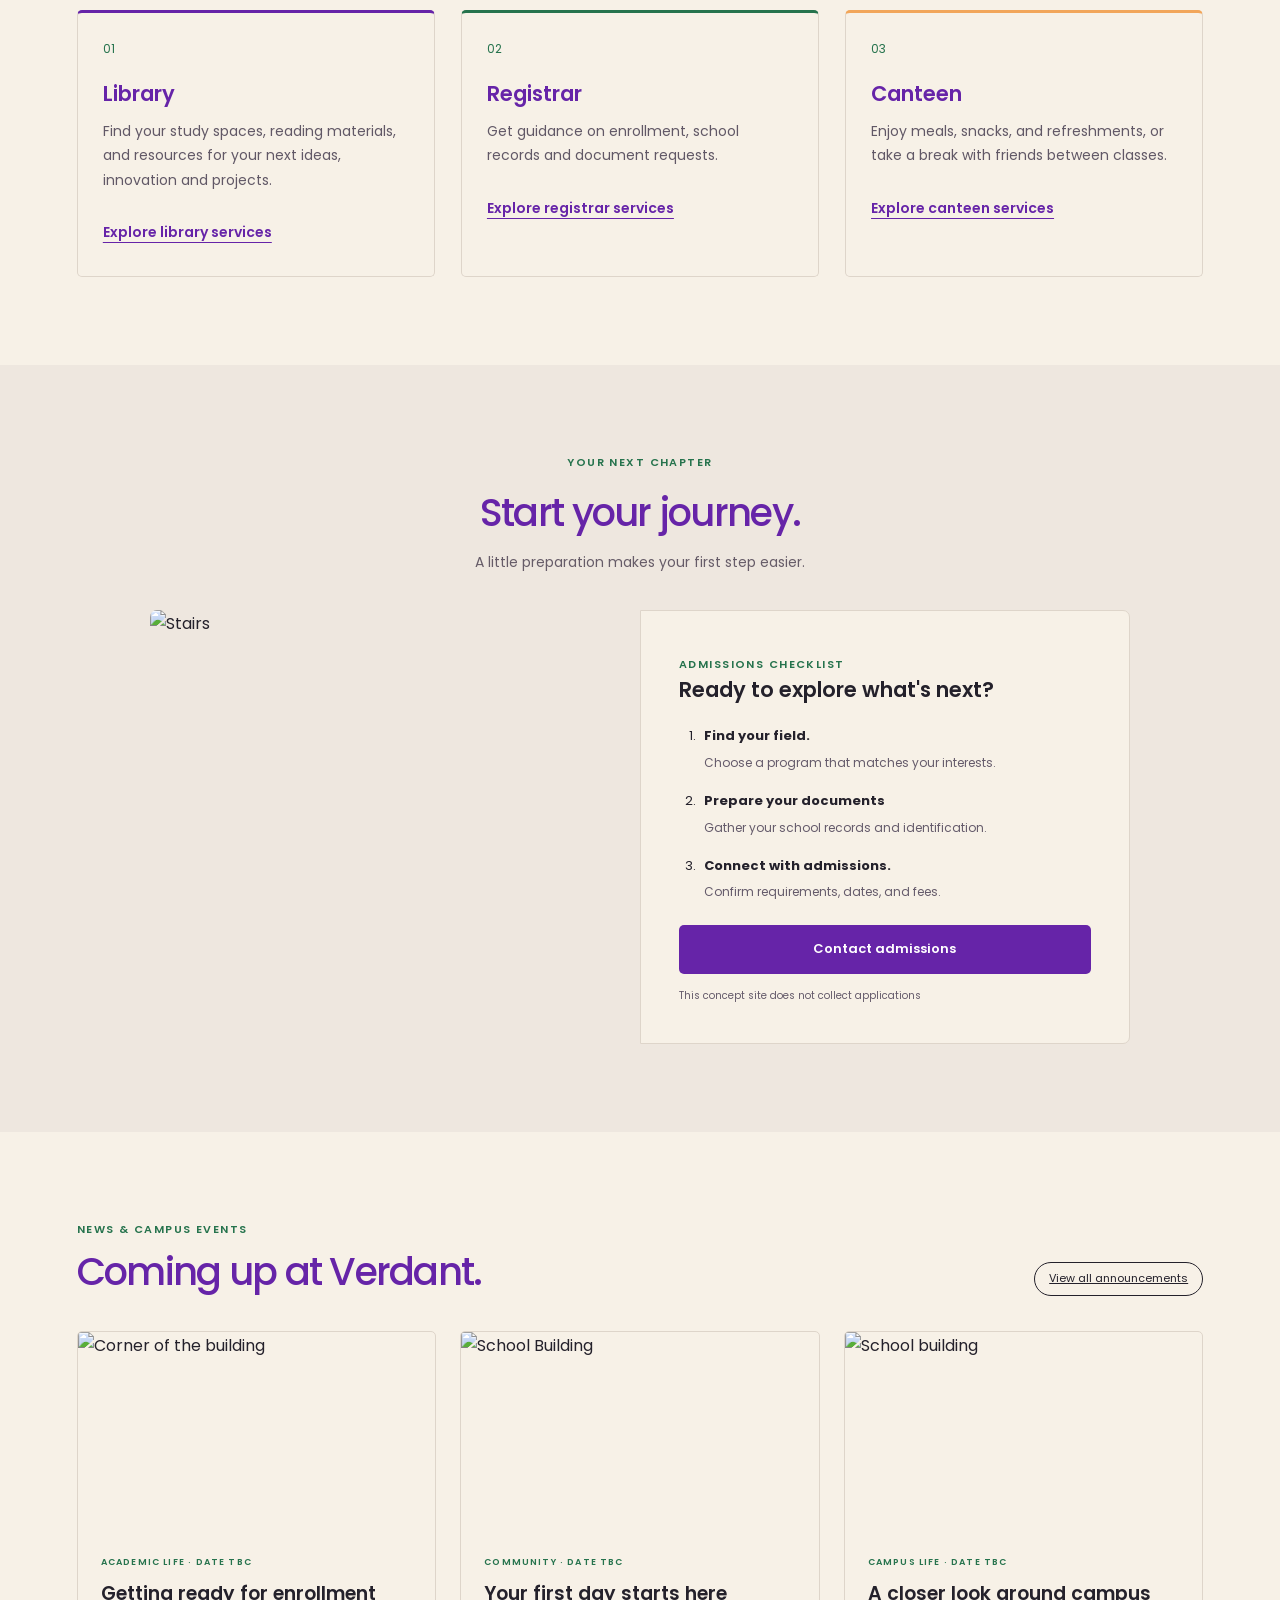
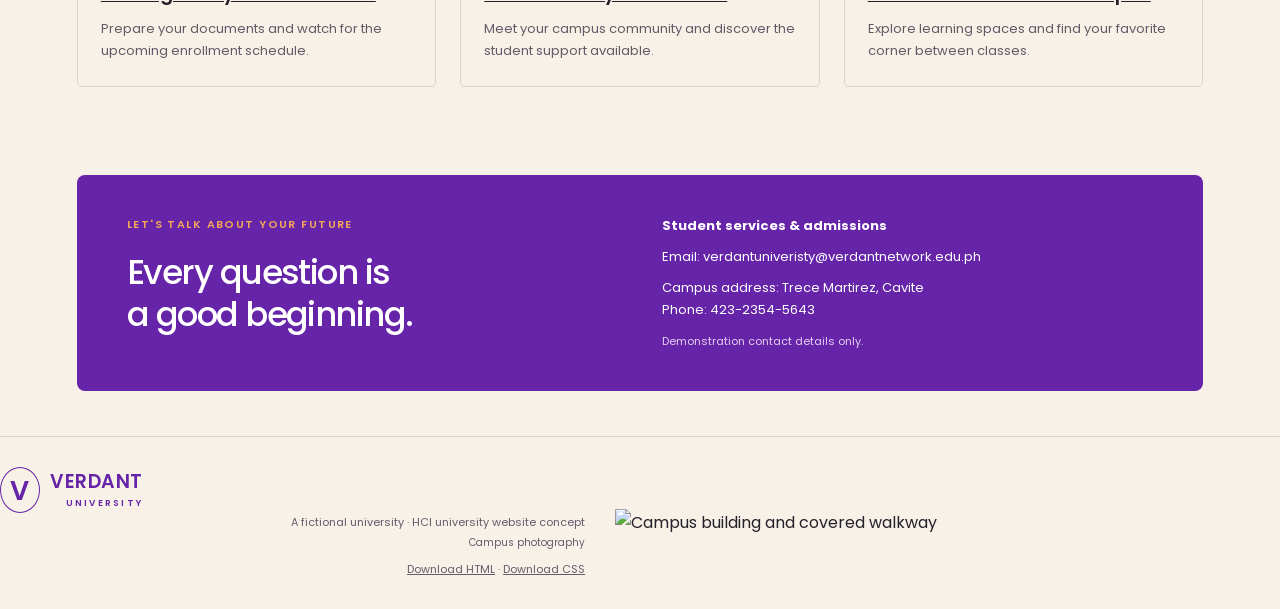
==== commit 020bc471: "Add files via upload" ====
--- a/index.html
+++ b/index.html
@@ -41,7 +41,7 @@
 
             <nav aria-label="Main navigation">
                 <a href="#home">Home</a>
-                <a href="#about">About</a>
+                <a href="about.html#about">About</a>
                 <a href="#services">Services</a>
                 <a href="#announcements">Announcement</a>
                 <a href="#contact">Contact</a>
@@ -69,7 +69,7 @@
 
             <img
                 class="hero-bg"
-                src="background.jpg"
+                src="images/background.jpg"
                 alt="Campus background"
                 width="1750"
                 height="1000"
@@ -132,7 +132,7 @@
                 <a class="program-card" href="#admissions">
                     
                     <img
-                        src="background2.jpg"
+                        src="images/background2.jpg"
                         alt="Building of the campus"
                         loading="lazy"
                     >
@@ -148,7 +148,7 @@
                 <a class="program-card" href="#admissions">
                     
                     <img
-                        src="background3.jpg"
+                        src="images/background3.jpg"
                         alt="Building of the campus"
                         loading="lazy"
                     >
@@ -163,7 +163,7 @@
                 <a class="program-card" href="#admissions">
                     
                     <img
-                        src="background4.jpg"
+                        src="images/background4.jpg"
                         alt="Building of the campus"
                         loading="lazy"
                     >
@@ -178,7 +178,7 @@
                 <a class="program-card" href="#admissions">
                     
                     <img
-                        src="background5.jpg"
+                        src="images/background5.jpg"
                         alt="Building of the campus"
                         loading="lazy"
                     >
@@ -220,7 +220,7 @@
                     </p>
 
                     <img
-                        src="background6.jpg"
+                        src="images/background6.jpg"
                         alt="Empty tables and chairs in a classroom"
                         loading="lazy"
                     >
@@ -309,7 +309,7 @@
                 </div>
             </div>
 
-            <img src="images/campus.jpg" alt="Our campus">
+            <img src="images/campus.jpg" alt="Our campus">
          </section>
 
          <!-- THREE STUDENT SERVICES -->
@@ -399,7 +399,7 @@
                     <div class="admission-grid">
 
                         <img
-                            src="background8.jpg"
+                            src="images/background8.jpg"
                             alt="Stairs"
                             loading="lazy"
                         >
@@ -456,7 +456,7 @@
                     <h2>Coming up at Verdant.</h2>
                 </div>
 
-                <a class="pill" href="#announcements">
+                <a class="pill" href="announcement.html#announcement">
                     View all announcements
                 </a>
             </div>
@@ -467,7 +467,7 @@
                  <article id="enrollment">
                     
                     <img
-                        src="background9.jpg"
+                        src="images/background9.jpg"
                         alt="Corner of the building"
                         loading="lazy"
                     >
@@ -494,7 +494,7 @@
                  <article id="orientation">
 
                     <img
-                        src="background10.jpg"
+                        src="images/background10.jpg"
                         alt="School Building"
                         loading="lazy"
                     >
@@ -519,7 +519,7 @@
                  <article id="campus-tour">
 
                     <img
-                        src="background11.jpg"
+                        src="images/background11.jpg"
                         alt="School building"
                         loading="lazy"
                     >
@@ -579,7 +579,8 @@
      </main>
 
      <!-- FOOTER -->
-      <footer class="wrap">
+      <footer class="site-footer">
+       <div class="wrap footer-info">
 
         <a class="brand" href="#home">
 
@@ -597,15 +598,7 @@
                 A fictional university · HCI university website concept
             </p>
 
-            <small>
-                Campus photography:
-
-                <img
-                    src="background3.jpg"
-                    alt="Photo"
-                    loading="lazy"
-                >
-            </small>
+            <small>Campus photography</small>
 
             <p class="source-links">
                 <a href="index.html" download>Download HTML</a>
@@ -613,7 +606,14 @@
                 <a href="styles.css" download>Download CSS</a>
             </p>
         </div>
+       </div>
+       <img
+           class="footer-photo"
+           src="images/background3.jpg"
+           alt="Campus building and covered walkway"
+           loading="lazy"
+       >
       </footer>
     
 </body>
-</html>
+</html>
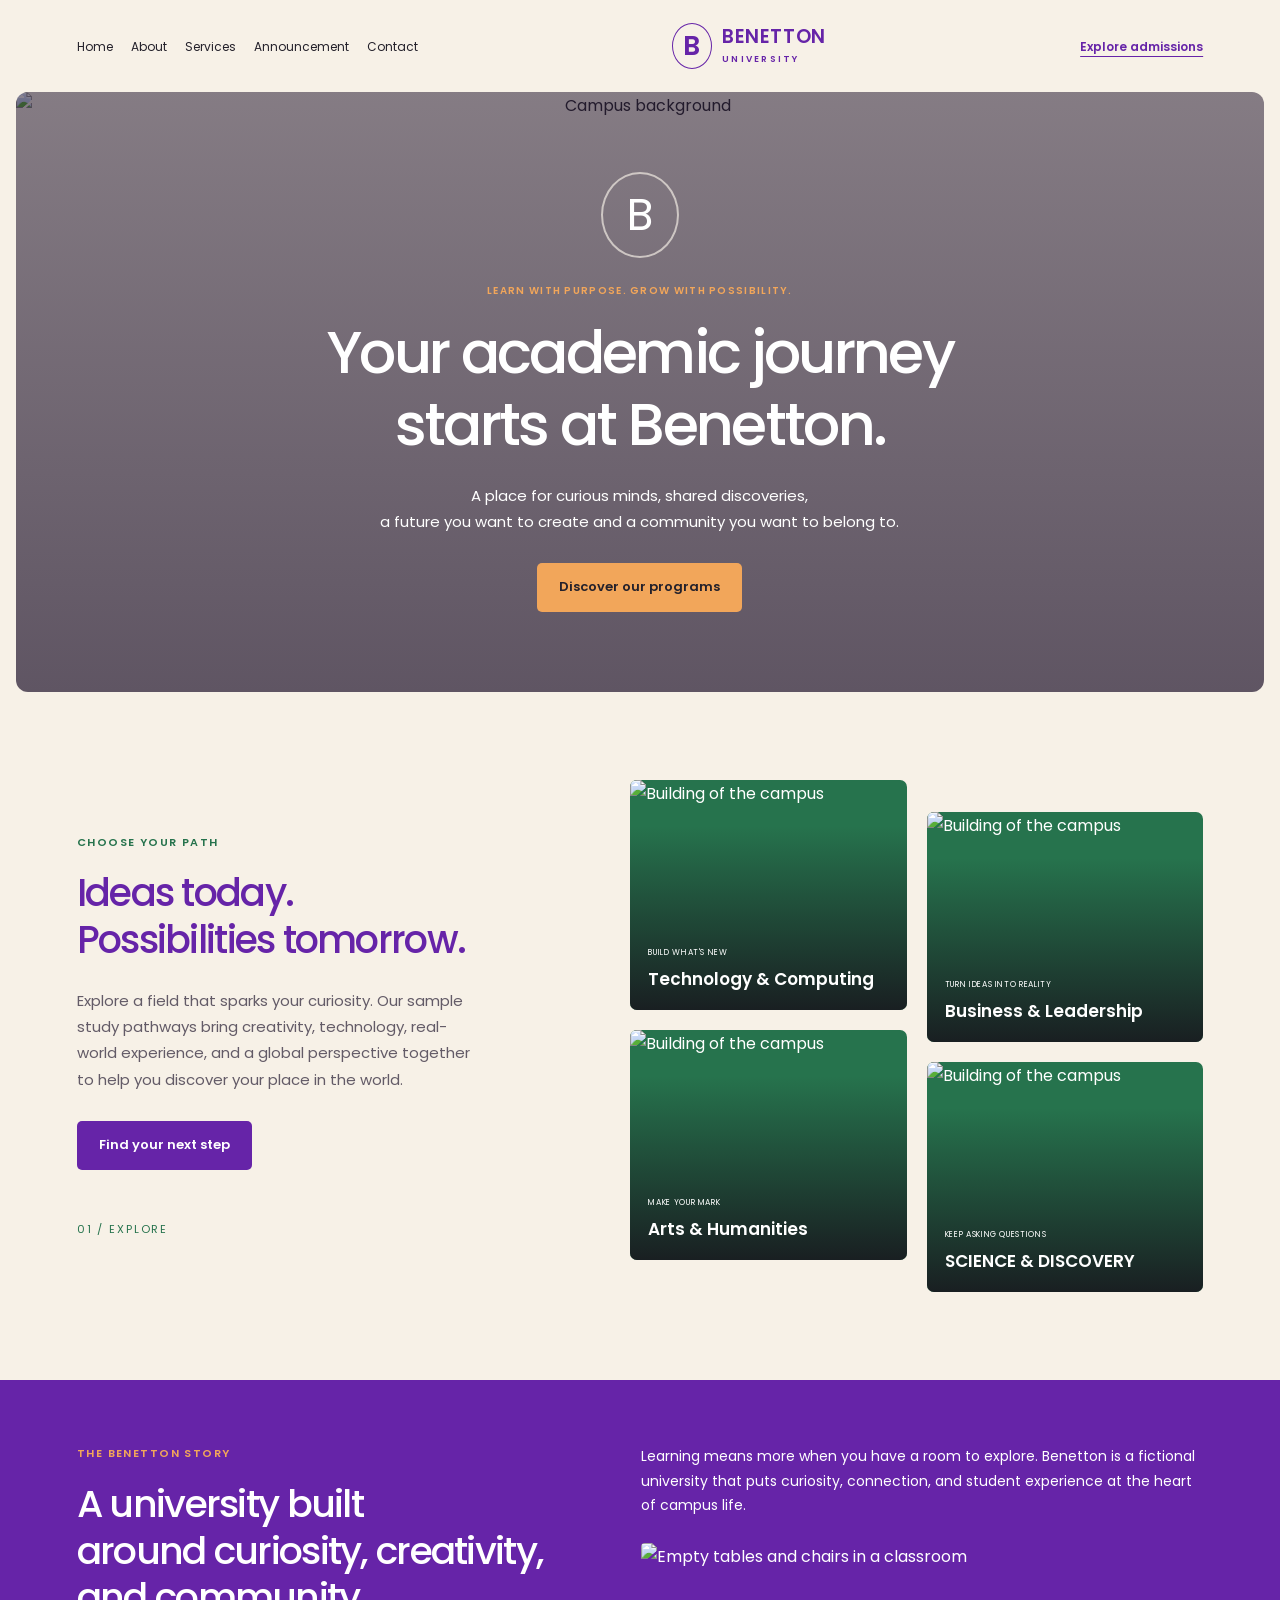
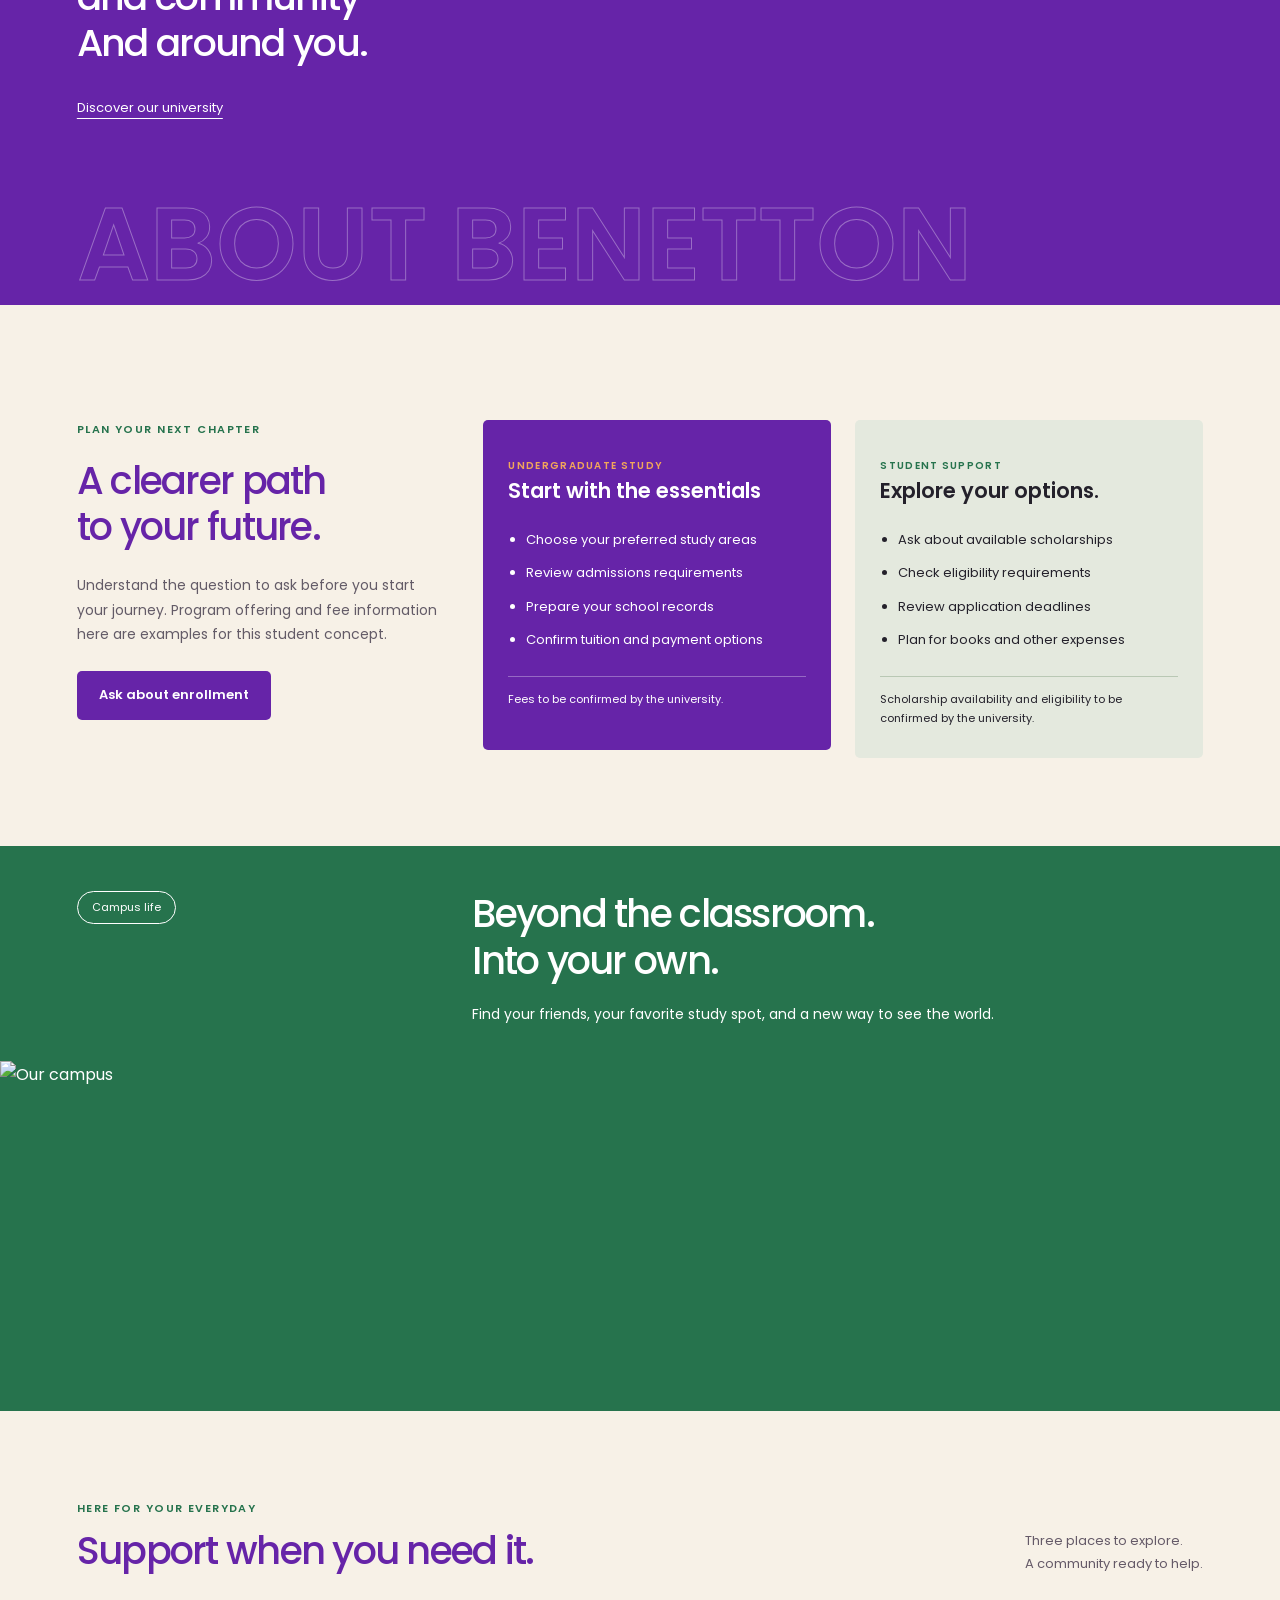
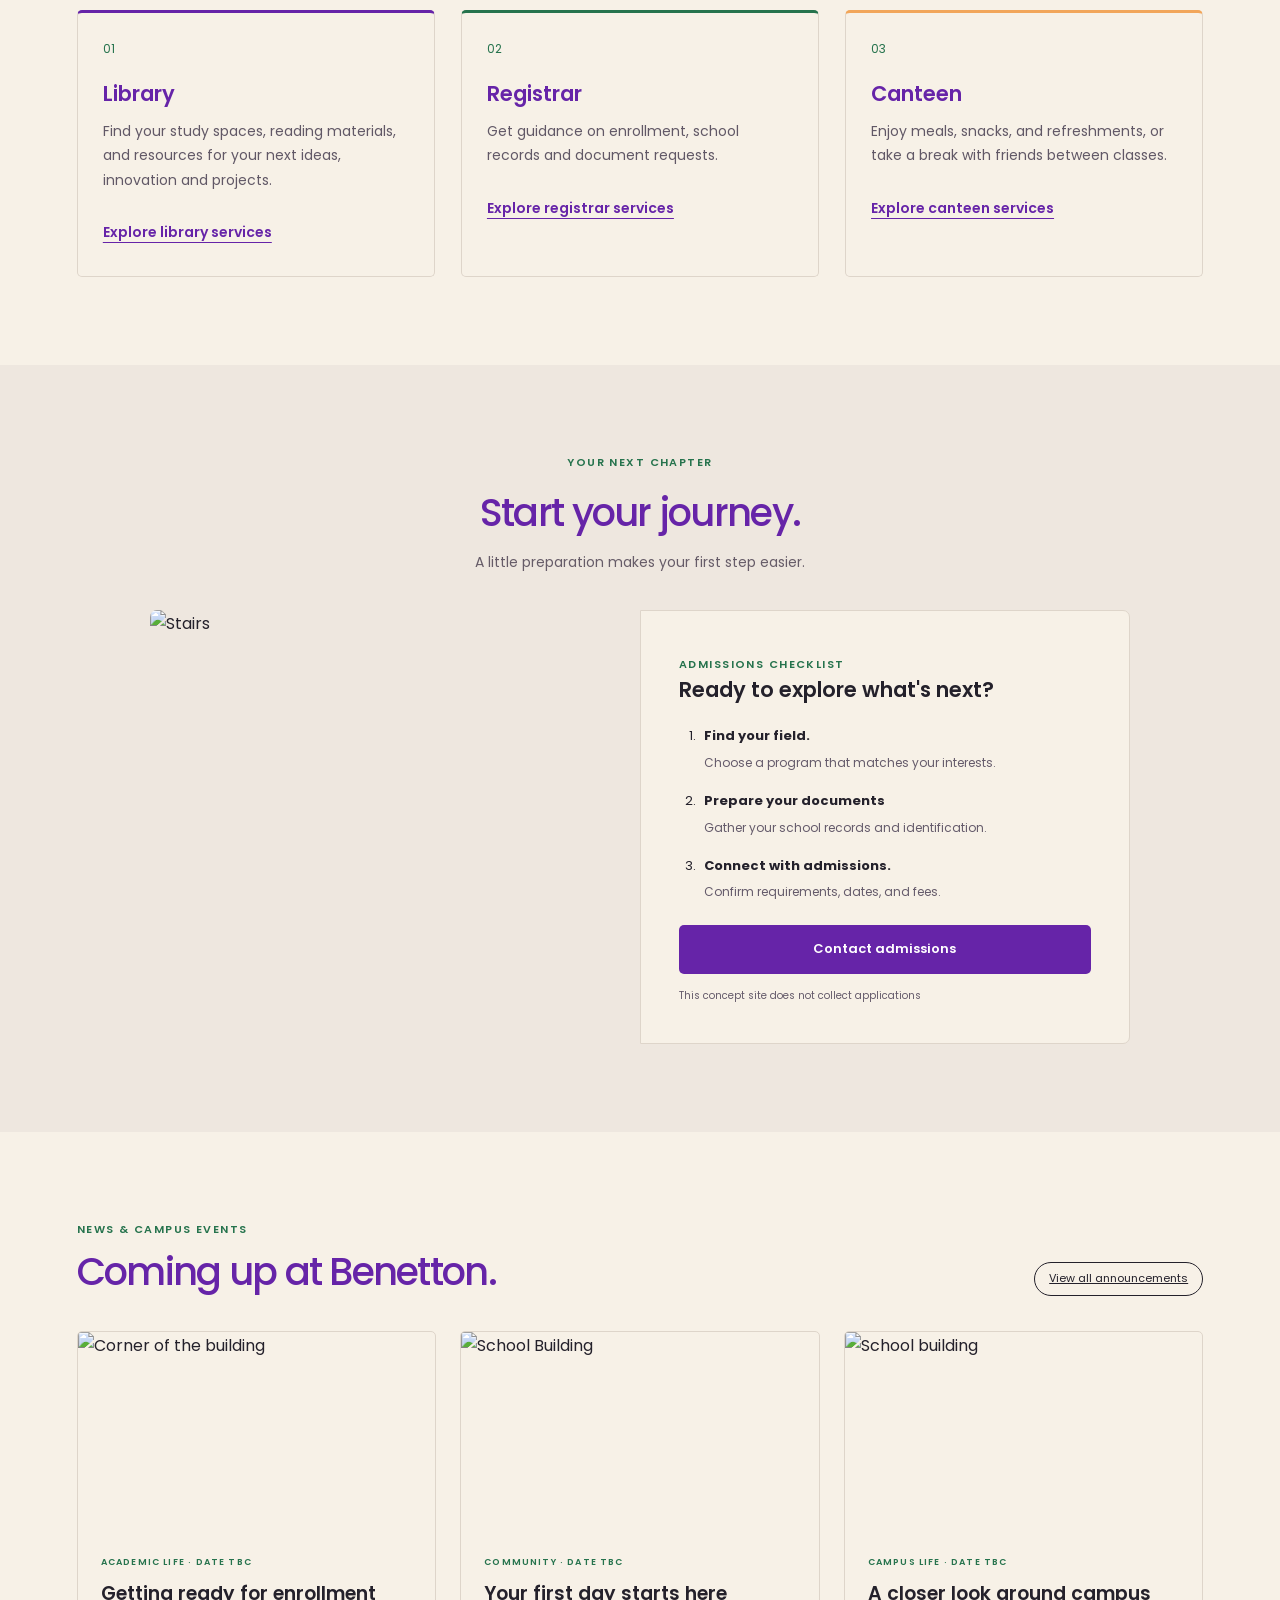
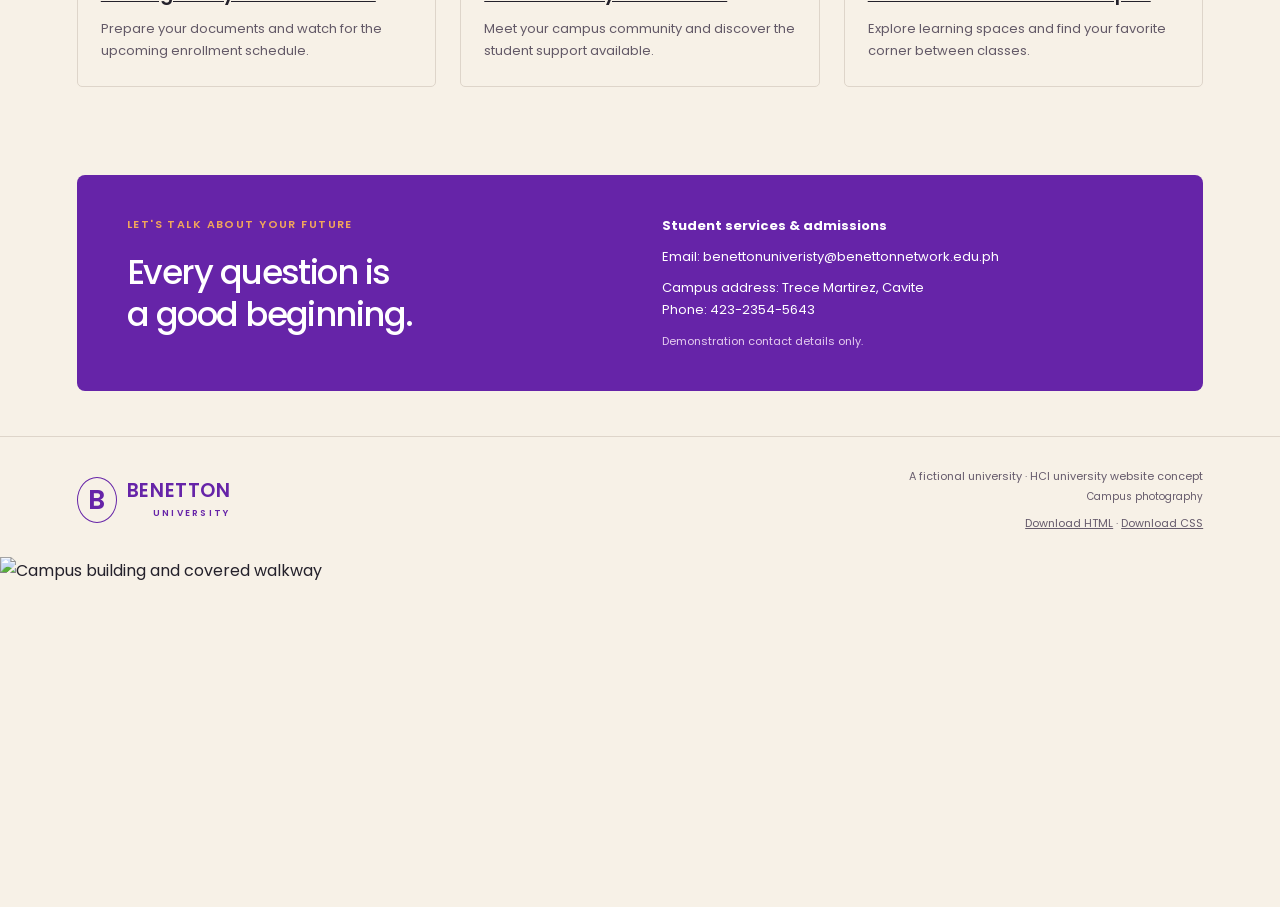
==== commit 8dd242ef: "Add files via upload" ====
--- a/index.html
+++ b/index.html
@@ -5,7 +5,7 @@
     <meta charset="UTF-8">
     <meta name="viewport" content="width=device-width, initial-scale=1.0">
 
-    <title>Verdant University | Find your place. Grow your future.</title>
+    <title>Benetton University | Find your place. Grow your future.</title>
 
     <meta
         name="description"
@@ -48,10 +48,10 @@
             </nav>
                 
                 <a class="brand" href="#home">
-                    <span class="seal">V</span>
+                    <span class="seal">B</span>
 
                     <span>
-                        VERDANT
+                        BENETTON
                         <small>UNIVERSITY</small>
                     </span>
                 </a>
@@ -79,7 +79,7 @@
 
             <div class="hero-content">
                 
-                <div class="hero-seal" aria-hidden="true">V</div>
+                <div class="hero-seal" aria-hidden="true">B</div>
 
                 <p class="eyebrow">
                     LEARN WITH PURPOSE. GROW WITH POSSIBILITY.
@@ -87,7 +87,7 @@
 
                 <h1>
                     Your academic journey<br>
-                    starts at Verdant.
+                    starts at Benetton.
                 </h1>
 
                 <p>
@@ -198,7 +198,7 @@
             <div class="wrap about-grid">
                 
                 <div>
-                    <p class="eyebrow">THE VERDANT STORY</p>
+                    <p class="eyebrow">THE BENETTON STORY</p>
 
                     <h2>
                         A university built<br>
@@ -216,7 +216,7 @@
 
                     <p>
                         Learning means more when you have a room to explore.
-                        Verdant is a fictional university that puts curiosity, connection, and student experience at the heart of campus life.
+                        Benetton is a fictional university that puts curiosity, connection, and student experience at the heart of campus life.
                     </p>
 
                     <img
@@ -228,7 +228,7 @@
             </div>
 
             <div class="outline-word" aria-hidden="true">
-                ABOUT VERDANT
+                ABOUT BENETTON
             </div>
          </section>
 
@@ -453,7 +453,7 @@
 
                 <div>
                     <p class="eyebrow">NEWS &amp; CAMPUS EVENTS</p>
-                    <h2>Coming up at Verdant.</h2>
+                    <h2>Coming up at Benetton.</h2>
                 </div>
 
                 <a class="pill" href="announcement.html#announcement">
@@ -564,7 +564,7 @@
                     <b>Student services &amp; admissions</b>
                 </p>
 
-                <p>Email: verdantuniveristy@verdantnetwork.edu.ph</p>
+                <p>Email: benettonuniveristy@benettonnetwork.edu.ph</p>
 
                 <p>
                     Campus address: Trece Martirez, Cavite<br>
@@ -584,10 +584,10 @@
 
         <a class="brand" href="#home">
 
-            <span class="seal">V</span>
+            <span class="seal">B</span>
 
             <span>
-                VERDANT
+                BENETTON
                 <small>UNIVERSITY</small>
             </span>
         </a>
--- a/styles.css
+++ b/styles.css
@@ -786,6 +786,27 @@
   margin-top: 8px;
 }
 
+.site-footer {
+  display: block;
+  padding-bottom: 0;
+}
+
+.footer-info {
+  display: flex;
+  flex-wrap: wrap;
+  justify-content: space-between;
+  align-items: center;
+  gap: 24px;
+  margin-bottom: 24px;
+}
+
+.footer-photo {
+  width: 100%;
+  height: clamp(190px, 32vw, 350px);
+  object-fit: cover;
+  object-position: center;
+}
+
 
 /* =========================================
    KEYBOARD ACCESSIBILITY
@@ -821,12 +842,12 @@
    DESKTOP HEADER POSITION
    ========================================= */
 
-@media (min-width: 1000px) {
-  .header-inner {
-    display: grid;
-    grid-template-columns: auto auto auto;
-  }
-}
+@media (min-width: 1000px) {
+  .header-inner {
+    display: grid;
+    grid-template-columns: auto auto auto;
+  }
+}
 
 
 /* =========================================
@@ -1420,4 +1441,4 @@
   .announcement-layout {
     padding-top: 35px;
   }
-}
+}
